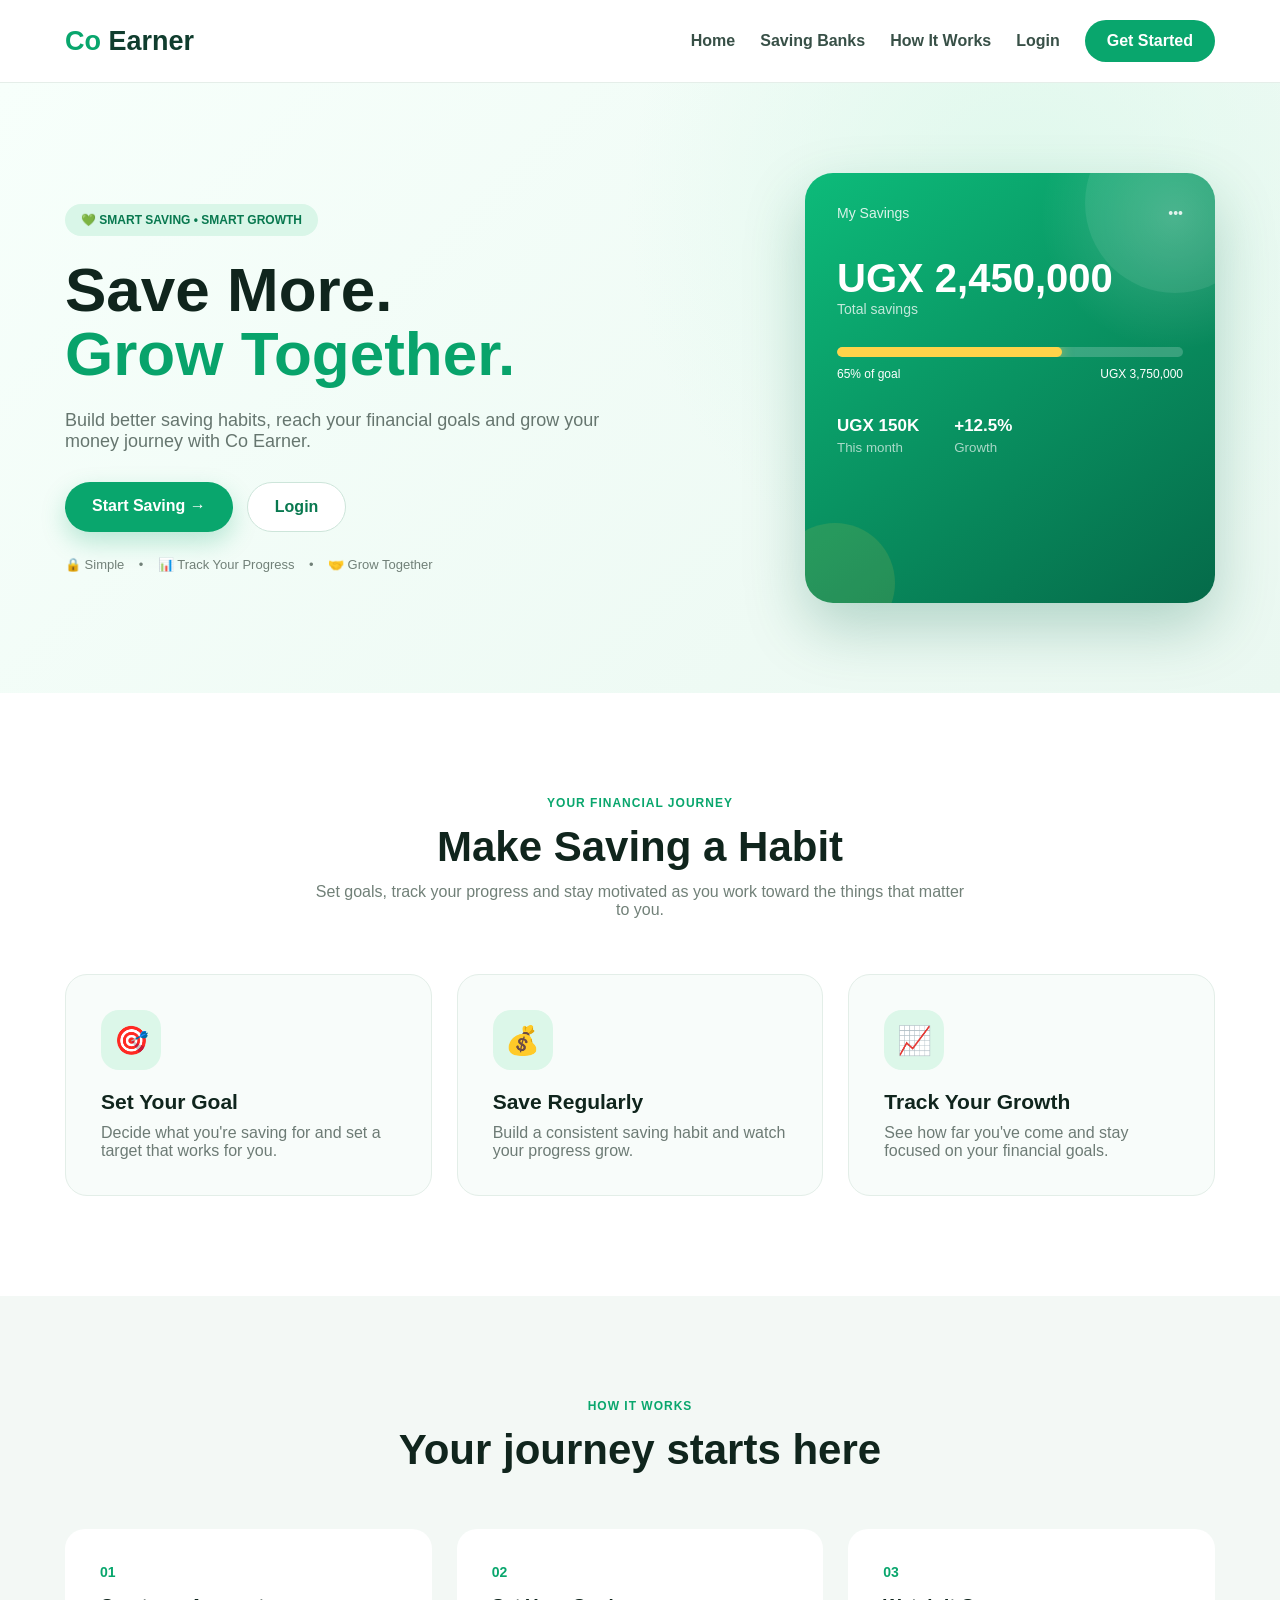
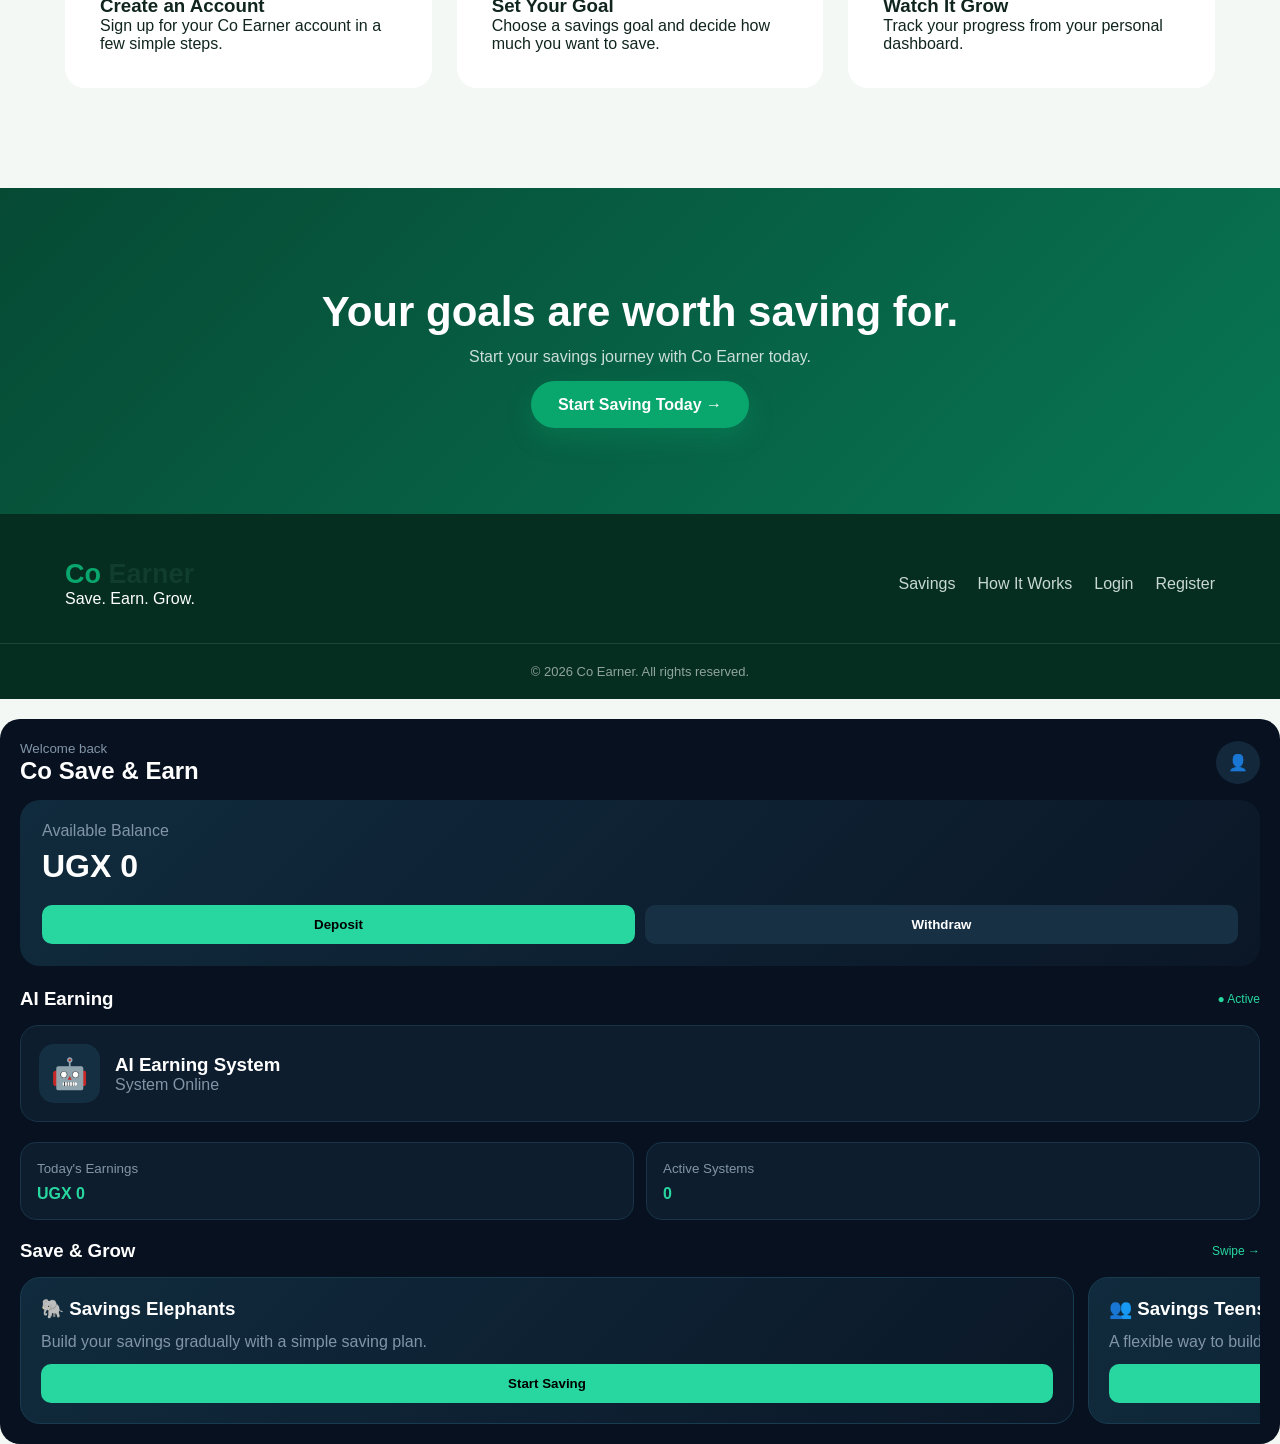
==== index.html @ 57c998d7 "Add smooth scrolling for Home navigation item" ====
<!DOCTYPE html>
<html lang="en">
<head>
  <meta charset="UTF-8">
  <meta name="viewport" content="width=device-width, initial-scale=1.0">

  <title>Co Earner | Save. Earn. Grow.</title>

  <link rel="stylesheet" href="style.css">
</head>

<body>

  <!-- NAVIGATION -->
  <header class="navbar">
    <div class="container nav-content">

      <div class="logo">
        <span>Co</span> Earner
      </div>

      <nav>
        <a href="index.html">Home</a>
        
          <a href="saving-banks.html">Saving Banks</a>
        <a href="#how-it-works">How It Works</a>
        <a href="login.html">Login</a>
        <a href="register.html" class="nav-btn">Get Started</a>
      </nav>

    </div>
  </header>


  <!-- HERO -->
  <section class="hero">

    <div class="container hero-content">

      <div class="hero-text">

        <span class="badge">💚 SMART SAVING • SMART GROWTH</span>

        <h1>
          Save More.<br>
          <span>Grow Together.</span>
        </h1>

        <p>
          Build better saving habits, reach your financial goals
          and grow your money journey with Co Earner.
        </p>

        <div class="hero-buttons">

          <a href="register.html" class="primary-btn">
            Start Saving →
          </a>

          <a href="login.html" class="secondary-btn">
            Login
          </a>

        </div>

        <div class="trust">
          🔒 Simple &nbsp;&nbsp; • &nbsp;&nbsp;
          📊 Track Your Progress &nbsp;&nbsp; • &nbsp;&nbsp;
          🤝 Grow Together
        </div>

      </div>


      <!-- SAVINGS CARD -->

      <div class="savings-preview">

        <div class="card-top">
          <span>My Savings</span>
          <span>•••</span>
        </div>

        <h2>UGX 2,450,000</h2>

        <p class="small-text">Total savings</p>

        <div class="progress-container">

          <div class="progress-bar">
            <div class="progress"></div>
          </div>

          <div class="progress-info">
            <span>65% of goal</span>
            <span>UGX 3,750,000</span>
          </div>

        </div>

        <div class="saving-stats">

          <div>
            <strong>UGX 150K</strong>
            <small>This month</small>
          </div>

          <div>
            <strong>+12.5%</strong>
            <small>Growth</small>
          </div>

        </div>

      </div>

    </div>

  </section>


  <!-- SAVINGS SECTION -->

  <section id="savings" class="savings-section">

    <div class="container">

      <div class="section-heading">

        <span>YOUR FINANCIAL JOURNEY</span>

        <h2>Make Saving a Habit</h2>

        <p>
          Set goals, track your progress and stay motivated
          as you work toward the things that matter to you.
        </p>

      </div>


      <div class="saving-cards">

        <div class="saving-card">

          <div class="saving-icon">🎯</div>

          <h3>Set Your Goal</h3>

          <p>
            Decide what you're saving for and set a target
            that works for you.
          </p>

        </div>


        <div class="saving-card">

          <div class="saving-icon">💰</div>

          <h3>Save Regularly</h3>

          <p>
            Build a consistent saving habit and watch
            your progress grow.
          </p>

        </div>


        <div class="saving-card">

          <div class="saving-icon">📈</div>

          <h3>Track Your Growth</h3>

          <p>
            See how far you've come and stay focused
            on your financial goals.
          </p>

        </div>

      </div>

    </div>

  </section>


  <!-- HOW IT WORKS -->

  <section id="how-it-works" class="how-section">

    <div class="container">

      <div class="section-heading">

        <span>HOW IT WORKS</span>

        <h2>Your journey starts here</h2>

      </div>


      <div class="steps">

        <div class="step">

          <div class="step-number">01</div>

          <h3>Create an Account</h3>

          <p>
            Sign up for your Co Earner account in a few simple steps.
          </p>

        </div>


        <div class="step">

          <div class="step-number">02</div>

          <h3>Set Your Goal</h3>

          <p>
            Choose a savings goal and decide how much you want to save.
          </p>

        </div>


        <div class="step">

          <div class="step-number">03</div>

          <h3>Watch It Grow</h3>

          <p>
            Track your progress from your personal dashboard.
          </p>

        </div>

      </div>

    </div>

  </section>


  <!-- CTA -->

  <section class="cta">

    <div class="container">

      <h2>Your goals are worth saving for.</h2>

      <p>
        Start your savings journey with Co Earner today.
      </p>

      <a href="register.html" class="primary-btn">
        Start Saving Today →
      </a>

    </div>

  </section>


  <!-- FOOTER -->

  <footer>

    <div class="container footer-content">

      <div>
        <div class="logo">
          <span>Co</span> Earner
        </div>

        <p>
          Save. Earn. Grow.
        </p>
      </div>

      <div class="footer-links">

        <a href="#savings">Savings</a>
        <a href="#how-it-works">How It Works</a>
        <a href="login.html">Login</a>
        <a href="register.html">Register</a>

      </div>

    </div>

    <div class="copyright">
      © 2026 Co Earner. All rights reserved.
    </div>

  </footer>

</body>
          </html>
<!-- AI DASHBOARD ADD-ON -->
<section class="ai-dashboard">

  <div class="ai-header">
    <div>
      <small>Welcome back</small>
      <h2>Co Save & Earn</h2>
    </div>
    <div class="ai-profile">👤</div>
  </div>

  <div class="ai-balance">
    <p>Available Balance</p>
    <h1>UGX 0</h1>

    <div class="ai-buttons">
      <button>Deposit</button>
      <button>Withdraw</button>
    </div>
  </div>

  <div class="ai-title">
    <h3>AI Earning</h3>
    <span>● Active</span>
  </div>

  <div class="ai-card">
    <div class="ai-icon">🤖</div>
    <div>
      <h3>AI Earning System</h3>
      <p>System Online</p>
    </div>
  </div>

  <div class="ai-stats">
    <div>
      <small>Today's Earnings</small>
      <strong>UGX 0</strong>
    </div>

    <div>
      <small>Active Systems</small>
      <strong>0</strong>
    </div>
  </div>

  <!-- SWIPE LEFT/RIGHT -->
  <div class="ai-title">
    <h3>Save & Grow</h3>
    <span>Swipe →</span>
  </div>

  <div class="save-slider">

    <div class="save-box">
      <h3>🐘 Savings Elephants</h3>
      <p>Build your savings gradually with a simple saving plan.</p>
      <button>Start Saving</button>
    </div>

    <div class="save-box">
      <h3>👥 Savings Teens</h3>
      <p>A flexible way to build good saving habits.</p>
      <button>Start Saving</button>
    </div>

  </div>

</section>

<style>
.ai-dashboard {
  background:#07111f;
  color:white;
  padding:20px;
  border-radius:20px;
  margin-top:20px;
}

.ai-header,
.ai-title {
  display:flex;
  justify-content:space-between;
  align-items:center;
  margin-bottom:15px;
}

.ai-header small,
.ai-balance p,
.ai-card p,
.ai-stats small {
  color:#8295a8;
}

.ai-profile {
  background:#14283b;
  padding:12px;
  border-radius:50%;
}

.ai-balance {
  background:linear-gradient(135deg,#102b3d,#0b1727);
  padding:22px;
  border-radius:20px;
  margin-bottom:22px;
}

.ai-balance h1 {
  font-size:32px;
  margin:8px 0 20px;
}

.ai-buttons {
  display:flex;
  gap:10px;
}

.ai-buttons button,
.save-box button {
  flex:1;
  padding:12px;
  border:0;
  border-radius:10px;
  background:#28d7a0;
  font-weight:bold;
}

.ai-buttons button:last-child {
  background:#183044;
  color:white;
}

.ai-title span {
  color:#28d7a0;
  font-size:12px;
}

.ai-card {
  display:flex;
  align-items:center;
  gap:15px;
  background:#0d1d2d;
  border:1px solid #183448;
  padding:18px;
  border-radius:18px;
}

.ai-icon {
  font-size:30px;
  background:#142f42;
  padding:12px;
  border-radius:15px;
}

.ai-stats {
  display:grid;
  grid-template-columns:1fr 1fr;
  gap:12px;
  margin:20px 0;
}

.ai-stats div {
  background:#0d1d2d;
  border:1px solid #183448;
  padding:16px;
  border-radius:16px;
}

.ai-stats strong {
  display:block;
  margin-top:8px;
  color:#28d7a0;
}

.save-slider {
  display:flex;
  gap:14px;
  overflow-x:auto;
  scroll-snap-type:x mandatory;
}

.save-slider::-webkit-scrollbar {
  display:none;
}

.save-box {
  min-width:85%;
  scroll-snap-align:start;
  background:linear-gradient(135deg,#102b3d,#0b1727);
  border:1px solid #183b50;
  padding:20px;
  border-radius:20px;
}

.save-box p {
  color:#8295a8;
  line-height:1.5;
  margin:10px 0;
}

.save-box button {
  width:100%;
}
    </style>
<script>
document.querySelectorAll(".ai-buttons button").forEach(button => {
  button.addEventListener("click", function() {
    alert(this.innerText + " section coming soon.");
  });
});

document.querySelectorAll(".save-box button").forEach(button => {
  button.addEventListener("click", function() {
    alert("Saving section coming soon.");
  });
});
</script>
<script>
document.querySelector(".ai-buttons button:first-child").onclick = function() {
  alert("Deposit page coming soon.");
};
</script>
<script>
document.querySelector(".ai-buttons button:last-child").onclick = function() {
  alert("Withdraw page coming soon.");
};
</script>
<script>
document.querySelectorAll(".save-box button").forEach(button => {
  button.onclick = function() {
    alert("Savings plan coming soon.");
  };
});
</script>
<script>
document.querySelectorAll(".save-box").forEach(card => {
  card.addEventListener("click", function() {
    const title = this.querySelector("h3").innerText;

    if (title.includes("Elephants")) {
      alert("Welcome to Savings Elephants 🐘");
    } else if (title.includes("Teens")) {
      alert("Welcome to Savings Teens 👥");
    }
  });
});
</script>
<script>
document.querySelectorAll(".nav-item").forEach(item => {
  item.addEventListener("click", function() {

    document.querySelectorAll(".nav-item").forEach(nav => {
      nav.classList.remove("active");
    });

    this.classList.add("active");

    const page = this.innerText.trim();

    if (page.includes("Home")) {
      alert("Home");
    } else if (page.includes("Savings")) {
      alert("Savings");
    } else if (page.includes("Earn")) {
      alert("Earn");
    } else if (page.includes("Activity")) {
      alert("Activity");
    } else if (page.includes("Profile")) {
      alert("Profile");
    }

  });
});
</script>
<script>
document.querySelectorAll(".nav-item").forEach(item => {
  if (item.innerText.includes("Profile")) {
    item.onclick = function() {
      alert("Profile section coming soon.");
    };
  }
});
</script>
<script>
document.querySelectorAll(".nav-item").forEach(item => {
  if (item.innerText.includes("Savings")) {
    item.onclick = function() {
      document.querySelector(".save-slider").scrollIntoView({
        behavior: "smooth"
      });
    };
  }
});
</script>
<script>
document.querySelectorAll(".nav-item").forEach(item => {
  if (item.innerText.includes("Savings")) {
    item.onclick = function() {
      document.querySelector(".save-slider").scrollIntoView({
        behavior: "smooth"
      });
    };
  }
});
</script>
<script>
document.querySelectorAll(".nav-item").forEach(item => {
  if (item.innerText.includes("Earn")) {
    item.onclick = function() {
      document.querySelector(".ai-card").scrollIntoView({
        behavior: "smooth"
      });
    };
  }
});
</script>
<script>
document.querySelectorAll(".nav-item").forEach(item => {
  if (item.innerText.includes("Activity")) {
    item.onclick = function() {
      alert("No activity yet.");
    };
  }
});
</script>
<script>
document.querySelectorAll(".nav-item").forEach(item => {
  if (item.innerText.includes("Home")) {
    item.onclick = function() {
      window.scrollTo({
        top: 0,
        behavior: "smooth"
      });
    };
  }
});
        </script>
---- style.css ----
* {
  margin: 0;
  padding: 0;
  box-sizing: border-box;
}

body {
  font-family: Arial, sans-serif;
  background: #f4f8f5;
  color: #10251d;
}

.container {
  width: 90%;
  max-width: 1150px;
  margin: auto;
}

/* NAVIGATION */

.navbar {
  background: rgba(255,255,255,0.96);
  padding: 20px 0;
  border-bottom: 1px solid #e5eee9;
}

.nav-content {
  display: flex;
  align-items: center;
  justify-content: space-between;
}

.logo {
  font-size: 27px;
  font-weight: 800;
  color: #103d2e;
}

.logo span {
  color: #09a66d;
}

nav {
  display: flex;
  gap: 25px;
  align-items: center;
}

nav a {
  text-decoration: none;
  color: #385047;
  font-weight: 600;
}

.nav-btn {
  background: #09a66d;
  color: white !important;
  padding: 12px 22px;
  border-radius: 30px;
}


/* HERO */

.hero {
  padding: 90px 0;
  background:
    radial-gradient(circle at 80% 20%, #dff8ec, transparent 35%),
    linear-gradient(135deg, #f7fffb, #eaf8f1);
}

.hero-content {
  display: flex;
  align-items: center;
  gap: 70px;
}

.hero-text {
  flex: 1;
}

.badge {
  display: inline-block;
  padding: 9px 16px;
  border-radius: 30px;
  background: #d9f6e8;
  color: #08784f;
  font-weight: bold;
  font-size: 12px;
  margin-bottom: 22px;
}

.hero h1 {
  font-size: 62px;
  line-height: 1.02;
  margin-bottom: 25px;
}

.hero h1 span {
  color: #08a36b;
}

.hero-text > p {
  font-size: 18px;
  color: #66766f;
  max-width: 550px;
  margin-bottom: 30px;
}

.hero-buttons {
  display: flex;
  gap: 14px;
}

.primary-btn,
.secondary-btn {
  padding: 15px 27px;
  border-radius: 30px;
  text-decoration: none;
  font-weight: bold;
}

.primary-btn {
  background: #09a66d;
  color: white;
  box-shadow: 0 10px 25px rgba(9,166,109,0.25);
}

.secondary-btn {
  background: white;
  color: #08784f;
  border: 1px solid #cde5da;
}

.trust {
  margin-top: 25px;
  font-size: 13px;
  color: #718078;
}


/* BEAUTIFUL SAVINGS CARD */

.savings-preview {
  width: 410px;
  min-height: 430px;
  padding: 32px;
  border-radius: 28px;
  position: relative;
  overflow: hidden;

  background:
    radial-gradient(circle at 90% 10%, rgba(255,255,255,0.2), transparent 25%),
    linear-gradient(145deg, #0dbb7a, #056a49);

  color: white;

  box-shadow:
    0 25px 60px rgba(0,105,70,0.25);
}

.savings-preview::before {
  content: "";
  position: absolute;
  width: 180px;
  height: 180px;
  border-radius: 50%;
  background: rgba(255,255,255,0.08);
  top: -60px;
  right: -50px;
}

.savings-preview::after {
  content: "";
  position: absolute;
  width: 120px;
  height: 120px;
  border-radius: 50%;
  background: rgba(255,211,72,0.12);
  bottom: -40px;
  left: -30px;
}

.card-top {
  display: flex;
  justify-content: space-between;
  font-size: 14px;
  opacity: 0.85;
}

.savings-preview h2 {
  font-size: 40px;
  margin-top: 35px;
}

.small-text {
  opacity: 0.75;
  font-size: 14px;
}

.progress-container {
  margin-top: 30px;
}

.progress-bar {
  height: 10px;
  background: rgba(255,255,255,0.2);
  border-radius: 20px;
  overflow: hidden;
}

.progress {
  width: 65%;
  height: 100%;
  background: #ffd34a;
  border-radius: 20px;
  box-shadow: 0 0 12px rgba(255,211,74,0.6);
}

.progress-info {
  display: flex;
  justify-content: space-between;
  margin-top: 10px;
  font-size: 12px;
}

.saving-stats {
  display: flex;
  gap: 35px;
  margin-top: 35px;
}

.saving-stats div {
  display: flex;
  flex-direction: column;
}

.saving-stats strong {
  font-size: 17px;
}

.saving-stats small {
  opacity: 0.65;
  margin-top: 4px;
}


/* SAVINGS SECTION */

.savings-section {
  padding: 100px 0;
  background: white;
}

.section-heading {
  text-align: center;
  max-width: 650px;
  margin: 0 auto 55px;
}

.section-heading span {
  color: #09a66d;
  font-weight: bold;
  font-size: 12px;
  letter-spacing: 1px;
}

.section-heading h2 {
  font-size: 42px;
  margin: 12px 0;
}

.section-heading p {
  color: #718078;
}


/* SAVING CARDS */

.saving-cards {
  display: grid;
  grid-template-columns: repeat(3,1fr);
  gap: 25px;
}

.saving-card {
  padding: 35px;
  border-radius: 22px;
  background: #f8fcfa;
  border: 1px solid #e3eee8;
  transition: 0.3s;
}

.saving-card:hover {
  transform: translateY(-8px);
  box-shadow: 0 20px 40px rgba(0,0,0,0.08);
}

.saving-icon {
  width: 60px;
  height: 60px;
  display: flex;
  align-items: center;
  justify-content: center;
  border-radius: 18px;
  background: #dcf7e9;
  font-size: 28px;
  margin-bottom: 20px;
}

.saving-card h3 {
  font-size: 21px;
  margin-bottom: 10px;
}

.saving-card p {
  color: #6d7b75;
}


/* HOW IT WORKS */

.how-section {
  padding: 100px 0;
  background: #f3f8f5;
}

.steps {
  display: grid;
  grid-template-columns: repeat(3,1fr);
  gap: 25px;
}

.step {
  background: white;
  padding: 35px;
  border-radius: 20px;
}

.step-number {
  color: #09a66d;
  font-size: 14px;
  font-weight: bold;
  margin-bottom: 15px;
}


/* CTA */

.cta {
  padding: 100px 20px;
  text-align: center;
  background: linear-gradient(135deg,#064a34,#087653);
  color: white;
}

.cta h2 {
  font-size: 42px;
  margin-bottom: 12px;
}

.cta p {
  opacity: 0.8;
  margin-bottom: 30px;
}


/* FOOTER */

footer {
  background: #052e21;
  color: white;
  padding: 45px 0 20px;
}

.footer-content {
  display: flex;
  justify-content: space-between;
  align-items: center;
}

.footer-links {
  display: flex;
  gap: 22px;
}

.footer-links a {
  color: #c9d8d2;
  text-decoration: none;
}

.copyright {
  text-align: center;
  margin-top: 35px;
  padding-top: 20px;
  border-top: 1px solid rgba(255,255,255,0.1);
  color: #91a49c;
  font-size: 13px;
}


/* MOBILE */

@media (max-width: 800px) {

  nav {
    display: none;
  }

  .hero-content {
    flex-direction: column;
  }

  .hero h1 {
    font-size: 44px;
  }

  .savings-preview {
    width: 100%;
  }

  .saving-cards,
  .steps {
    grid-template-columns: 1fr;
  }

  .footer-content {
    flex-direction: column;
    gap: 25px;
  }

  .footer-links {
    flex-wrap: wrap;
    justify-content: center;
    margin-top: 20px;
  }
    }
/* ================================
PREMIUM REGISTER PAGE
================================ */

.back-home {
text-decoration: none;
color: #08784f;
font-weight: 700;
padding: 10px 18px;
border: 1px solid #cde5da;
border-radius: 25px;
background: white;
}

/* REGISTER BACKGROUND */

.auth-page {
min-height: calc(100vh - 81px);
padding: 70px 20px;
display: flex;
align-items: center;

background:
radial-gradient(circle at 15% 20%, #dff8ec, transparent 30%),
radial-gradient(circle at 90% 80%, #fff2c7, transparent 25%),
linear-gradient(135deg, #f7fffb, #eef8f3);
}

/* MAIN REGISTER LAYOUT */

.auth-container {
width: 100%;
max-width: 1100px;
margin: auto;

display: grid;
grid-template-columns: 1fr 460px;
gap: 70px;
align-items: center;
}

/* LEFT CONTENT */

.auth-intro h1 {
font-size: 52px;
line-height: 1.05;
margin: 20px 0;
max-width: 600px;
}

.auth-intro h1 span {
display: block;
color: #09a66d;
}

.auth-intro > p {
max-width: 540px;
color: #66766f;
font-size: 17px;
line-height: 1.7;
}

/* BENEFITS */

.register-benefits {
margin-top: 35px;
display: flex;
flex-direction: column;
gap: 18px;
}

.benefit {
display: flex;
align-items: center;
gap: 15px;
}

.benefit-icon {
width: 48px;
height: 48px;

display: flex;
align-items: center;
justify-content: center;

background: white;
border-radius: 15px;

box-shadow: 0 8px 20px rgba(0,0,0,0.06);

font-size: 22px;
}

.benefit strong {
display: block;
color: #16372b;
margin-bottom: 4px;
}

.benefit small {
color: #7a8982;
}

/* REGISTER CARD */

.auth-card {
background: rgba(255,255,255,0.97);

padding: 42px;

border-radius: 28px;

border: 1px solid #e1eee8;

box-shadow:
0 25px 70px rgba(12,75,52,0.13);
}

/* FORM HEADING */

.auth-heading {
text-align: center;
margin-bottom: 30px;
}

.auth-icon {
width: 58px;
height: 58px;

margin: 0 auto 15px;

display: flex;
align-items: center;
justify-content: center;

border-radius: 18px;

background: #dcf7e9;

font-size: 25px;
}

.auth-heading h2 {
font-size: 28px;
margin-bottom: 8px;
color: #10251d;
}

.auth-heading p {
color: #7a8982;
}

/* INPUTS */

.input-group {
margin-bottom: 18px;
}

.input-group label {
display: block;
margin-bottom: 8px;

font-size: 14px;
font-weight: 700;

color: #29483c;
}

.input-group input {
width: 100%;

padding: 15px 16px;

border: 1px solid #d9e8e1;

border-radius: 13px;

outline: none;

font-size: 15px;

background: #fbfdfc;

transition: 0.25s;
}

.input-group input:focus {
border-color: #09a66d;

box-shadow:
0 0 0 4px rgba(9,166,109,0.10);

background: white;
}

.input-group input::placeholder {
color: #a2aea8;
}

/* REGISTER BUTTON */

.auth-button {
width: 100%;

margin-top: 8px;

padding: 16px;

border: none;

border-radius: 14px;

background:
linear-gradient(135deg, #0dbb7a, #087653);

color: white;

font-size: 16px;

font-weight: 800;

cursor: pointer;

box-shadow:
0 12px 25px rgba(9,166,109,0.25);

transition: 0.25s;
}

.auth-button:hover {
transform: translateY(-2px);

box-shadow:
0 16px 30px rgba(9,166,109,0.32);
}

/* LOGIN LINK */

.auth-footer {
text-align: center;

margin-top: 22px;

color: #788780;

font-size: 14px;
}

.auth-footer a {
color: #08a36b;

font-weight: 800;

text-decoration: none;
}

/* BOTTOM FOOTER */

.auth-footer-bottom {
text-align: center;

padding: 22px;

background: #052e21;

color: #91a49c;

font-size: 13px;
}

/* MOBILE */

@media (max-width: 850px) {

.auth-container {
grid-template-columns: 1fr;
gap: 40px;
}

.auth-intro {
text-align: center;
}

.auth-intro h1 {
font-size: 42px;
margin-left: auto;
margin-right: auto;
}

.auth-intro > p {
margin-left: auto;
margin-right: auto;
}

.register-benefits {
text-align: left;
max-width: 400px;
margin-left: auto;
margin-right: auto;
}

}

@media (max-width: 500px) {

.auth-page {
padding: 40px 15px;
}

.auth-card {
padding: 28px 20px;
border-radius: 22px;
}

.auth-intro h1 {
font-size: 36px;
}

.auth-heading h2 {
font-size: 24px;
}

.back-home {
padding: 8px 12px;
font-size: 13px;
}

  }
/* =========================================
CO EARNER — PREMIUM LOGIN UPGRADE
========================================= */

.login-options {
display: flex;
align-items: center;
justify-content: space-between;
margin: 2px 0 22px;
font-size: 13px;
}

.remember {
display: flex;
align-items: center;
gap: 8px;
color: #66766f;
cursor: pointer;
}

.remember input {
width: 16px;
height: 16px;
accent-color: #09a66d;
cursor: pointer;
}

.forgot {
color: #08a36b;
text-decoration: none;
font-weight: 700;
}

.forgot:hover {
text-decoration: underline;
}

/* PREMIUM LOGIN CARD */

.auth-card {
position: relative;
overflow: hidden;
backdrop-filter: blur(12px);
-webkit-backdrop-filter: blur(12px);
}

/* Decorative glow */

.auth-card::before {
content: "";
position: absolute;
width: 150px;
height: 150px;
border-radius: 50%;
background: rgba(9,166,109,0.07);
top: -75px;
right: -55px;
}

.auth-card::after {
content: "";
position: absolute;
width: 100px;
height: 100px;
border-radius: 50%;
background: rgba(255,211,74,0.07);
bottom: -45px;
left: -35px;
}

/* Keep content above decorations */

.auth-card > * {
position: relative;
z-index: 1;
}

/* LOGIN ICON */

.auth-icon {
position: relative;
box-shadow:
0 10px 25px rgba(9,166,109,0.12);
}

/* INPUT IMPROVEMENT */

.input-group {
position: relative;
}

.input-group input {
min-height: 52px;
transition:
border-color 0.25s,
box-shadow 0.25s,
transform 0.2s;
}

.input-group input:hover {
border-color: #b9dacc;
}

.input-group input:focus {
transform: translateY(-1px);
}

/* LOGIN BUTTON */

.auth-button {
position: relative;
overflow: hidden;
letter-spacing: 0.2px;
}

.auth-button::before {
content: "";
position: absolute;
top: 0;
left: -100%;
width: 70%;
height: 100%;

background: linear-gradient(
90deg,
transparent,
rgba(255,255,255,0.22),
transparent
);

transition: 0.5s;
}

.auth-button:hover::before {
left: 130%;
}

.auth-button:active {
transform: scale(0.98);
}

/* BRAND STATEMENT */

.auth-intro {
position: relative;
}

.auth-intro::after {
content: "SAVE • EARN • GROW";

display: block;

margin-top: 35px;

font-size: 11px;
font-weight: 800;
letter-spacing: 3px;

color: #8a9a93;
}

/* LOGIN MOBILE */

@media (max-width: 500px) {

.login-options {
font-size: 12px;
}

.forgot {
font-size: 12px;
}

.auth-card {
box-shadow:
0 18px 45px rgba(12,75,52,0.12);
}

  }
/* =========================================
CO EARNER PREMIUM DASHBOARD
========================================= */

.dashboard-nav {
background: rgba(255,255,255,0.97);
border-bottom: 1px solid #e4eee9;
padding: 17px 0;
position: sticky;
top: 0;
z-index: 100;
backdrop-filter: blur(12px);
}

.dashboard-container {
width: 90%;
max-width: 1180px;
margin: auto;
}

.dashboard-nav .dashboard-container {
display: flex;
align-items: center;
justify-content: space-between;
}

.dashboard-user {
display: flex;
align-items: center;
gap: 18px;
}

.notification {
position: relative;
font-size: 21px;
cursor: pointer;
}

.notification-dot {
position: absolute;
width: 7px;
height: 7px;
background: #ffb52e;
border-radius: 50%;
top: 1px;
right: -1px;
border: 2px solid white;
}

.user-avatar {
width: 42px;
height: 42px;
border-radius: 50%;
background: linear-gradient(135deg,#0dbb7a,#056a49);
color: white;
display: flex;
align-items: center;
justify-content: center;
font-weight: 800;
font-size: 13px;
box-shadow: 0 7px 18px rgba(9,166,109,0.2);
}

/* MAIN */

.dashboard-main {
min-height: 100vh;
padding: 55px 0 80px;

background:
radial-gradient(circle at 90% 5%, #e1f8ec, transparent 25%),
#f4f8f5;
}

/* WELCOME */

.dashboard-welcome {
display: flex;
justify-content: space-between;
align-items: end;
margin-bottom: 30px;
}

.dashboard-label,
.panel-label {
color: #09a66d;
font-size: 11px;
font-weight: 800;
letter-spacing: 1.5px;
}

.dashboard-welcome h1 {
font-size: 38px;
margin: 9px 0;
color: #10251d;
}

.dashboard-welcome p {
color: #718078;
}

.dashboard-primary-btn {
text-decoration: none;
color: white;
background: linear-gradient(135deg,#0dbb7a,#087653);
padding: 14px 22px;
border-radius: 13px;
font-weight: 800;
box-shadow: 0 10px 25px rgba(9,166,109,0.22);
}

/* BALANCE CARDS */

.balance-grid {
display: grid;
grid-template-columns: 2fr 1fr 1fr;
gap: 18px;
margin-bottom: 22px;
}

.balance-card {
background: white;
border: 1px solid #e2eee8;
border-radius: 22px;
padding: 25px;
box-shadow: 0 10px 30px rgba(17,67,48,0.05);
}

.main-balance {
background: linear-gradient(135deg,#0cae72,#056b49);
color: white;
border: none;
}

.balance-top {
display: flex;
justify-content: space-between;
align-items: center;
color: #64776f;
font-size: 13px;
font-weight: 700;
}

.main-balance .balance-top {
color: rgba(255,255,255,0.8);
}

.balance-card h2 {
font-size: 34px;
margin: 22px 0 5px;
}

.balance-card h3 {
font-size: 25px;
margin: 25px 0 5px;
}

.balance-card p {
color: #84918c;
font-size: 13px;
}

.main-balance p {
color: rgba(255,255,255,0.7);
}

.balance-growth {
display: inline-block;
margin-top: 18px;
padding: 7px 11px;
border-radius: 20px;
background: rgba(255,255,255,0.13);
font-size: 12px;
font-weight: 700;
}

/* MONEY ACTIONS */

.money-actions {
display: grid;
grid-template-columns: 1fr 1fr;
gap: 18px;
margin-bottom: 22px;
}

.money-action {
display: flex;
align-items: center;
gap: 17px;
padding: 21px;
background: white;
border-radius: 20px;
border: 1px solid #e2eee8;
text-decoration: none;
color: #10251d;
transition: 0.25s;
box-shadow: 0 8px 25px rgba(17,67,48,0.04);
}

.money-action:hover {
transform: translateY(-3px);
box-shadow: 0 15px 35px rgba(17,67,48,0.09);
}

.money-icon {
width: 52px;
height: 52px;
display: flex;
align-items: center;
justify-content: center;
border-radius: 16px;
background: #dcf7e9;
font-size: 24px;
}

.money-action strong {
display: block;
font-size: 16px;
}

.money-action small {
display: block;
margin-top: 4px;
color: #7a8982;
}

.money-action > span:last-child {
margin-left: auto;
font-size: 21px;
color: #09a66d;
}

/* PANELS */

.dashboard-grid {
display: grid;
grid-template-columns: 1.35fr 1fr;
gap: 20px;
margin-bottom: 22px;
}

.dashboard-panel {
background: white;
border: 1px solid #e2eee8;
border-radius: 22px;
padding: 28px;
margin-bottom: 22px;
box-shadow: 0 10px 30px rgba(17,67,48,0.045);
}

.dashboard-grid .dashboard-panel {
margin-bottom: 0;
}

.panel-heading {
display: flex;
justify-content: space-between;
align-items: flex-start;
gap: 15px;
}

.panel-heading h2 {
font-size: 21px;
margin-top: 7px;
}

.goal-status {
padding: 7px 11px;
background: #e1f8ec;
color: #078050;
border-radius: 20px;
font-size: 11px;
font-weight: 800;
}

/* GOAL */

.goal-amount {
display: flex;
align-items: baseline;
gap: 8px;
margin-top: 28px;
}

.goal-amount strong {
font-size: 27px;
}

.goal-amount span {
color: #87948e;
font-size: 13px;
}

.dashboard-progress {
height: 11px;
margin-top: 17px;
border-radius: 20px;
overflow: hidden;
background: #e8f0ec;
}

.dashboard-progress-fill {
width: 65%;
height: 100%;
background: linear-gradient(90deg,#0dbb7a,#ffd34a);
border-radius: 20px;
}

.goal-progress-info {
display: flex;
justify-content: space-between;
margin-top: 10px;
color: #7c8984;
font-size: 12px;
}

.goal-actions {
display: flex;
align-items: center;
gap: 18px;
margin-top: 25px;
}

.goal-btn {
background: #09a66d;
color: white;
text-decoration: none;
padding: 11px 17px;
border-radius: 10px;
font-weight: 700;
font-size: 13px;
}

.goal-link,
.view-all {
color: #08a36b;
text-decoration: none;
font-size: 13px;
font-weight: 700;
}

/* QUICK ACTIONS */

.quick-actions {
margin-top: 20px;
}

.quick-action {
display: flex;
align-items: center;
gap: 13px;
padding: 13px 0;
text-decoration: none;
color: #172f26;
border-bottom: 1px solid #edf2ef;
}

.quick-action:last-child {
border-bottom: none;
}

.quick-icon {
width: 40px;
height: 40px;
border-radius: 12px;
background: #eef8f3;
display: flex;
align-items: center;
justify-content: center;
}

.quick-action small {
display: block;
color: #8a9691;
margin-top: 3px;
}

.quick-action b {
margin-left: auto;
color: #09a66d;
}

/* TRANSACTIONS */

.activity-list {
margin-top: 18px;
}

.activity-item {
display: grid;
grid-template-columns: 45px 1fr auto auto;
gap: 13px;
align-items: center;
padding: 17px 0;
border-bottom: 1px solid #edf2ef;
}

.activity-item:last-child {
border-bottom: none;
}

.activity-icon {
width: 42px;
height: 42px;
border-radius: 13px;
background: #eef8f3;
display: flex;
align-items: center;
justify-content: center;
}

.activity-info strong {
display: block;
font-size: 14px;
}

.activity-info small {
display: block;
color: #89958f;
margin-top: 4px;
font-size: 11px;
}

.activity-amount {
font-size: 13px;
color: #078050;
}

.withdrawal-amount {
color: #d06b55;
}

.transaction-status {
font-size: 10px;
font-weight: 800;
padding: 6px 9px;
border-radius: 20px;
}

.pending {
color: #9b7100;
background: #fff4c9;
}

.confirmed,
.paid {
color: #08784f;
background: #dcf7e9;
}

/* NOTIFICATIONS */

.notification-list {
margin-top: 15px;
}

.dashboard-notification {
display: flex;
align-items: center;
gap: 13px;
padding: 14px;
background: #f7fbf9;
border-radius: 13px;
margin-bottom: 10px;
}

.dashboard-notification span {
font-size: 19px;
}

.dashboard-notification p {
font-size: 13px;
color: #53645c;
}

/* ACCOUNT */

.account-section {
display: flex;
gap: 12px;
flex-wrap: wrap;
margin-top: 5px;
}

.account-link {
padding: 12px 16px;
background: white;
border: 1px solid #e2eee8;
border-radius: 12px;
color: #4d6259;
text-decoration: none;
font-size: 13px;
font-weight: 700;
}

.account-link:hover {
border-color: #9dd7bd;
color: #078050;
}

.account-link.logout {
color: #b45e4d;
}

/* FOOTER */

.dashboard-footer {
background: #052e21;
color: #91a49c;
text-align: center;
padding: 25px 15px;
font-size: 13px;
}

/* MOBILE */

@media (max-width: 850px) {

.dashboard-welcome {
flex-direction: column;
align-items: flex-start;
gap: 20px;
}

.balance-grid {
grid-template-columns: 1fr;
}

.dashboard-grid {
grid-template-columns: 1fr;
}

.money-actions {
grid-template-columns: 1fr;
}

.dashboard-welcome h1 {
font-size: 31px;
}

}

@media (max-width: 600px) {

.dashboard-main {
padding-top: 35px;
}

.dashboard-container {
width: 92%;
}

.balance-card,
.dashboard-panel {
padding: 21px;
border-radius: 18px;
}

.balance-card h2 {
font-size: 29px;
}

.activity-item {
grid-template-columns: 40px 1fr;
}

.activity-amount,
.transaction-status {
grid-column: 2;
}

.account-section {
display: grid;
grid-template-columns: 1fr 1fr;
}

.account-link {
text-align: center;
}

  }
/* ================================
   DEPOSIT PAGE
================================ */

.back-dashboard {
  color: #166534;
  font-weight: 700;
  text-decoration: none;
}

.money-page-header {
  margin: 45px 0 30px;
}

.money-page-header h1 {
  font-size: 38px;
  margin: 8px 0;
  color: #123524;
}

.money-page-header p {
  color: #6b7280;
  max-width: 600px;
  line-height: 1.7;
}

.deposit-layout {
  display: grid;
  grid-template-columns: 1fr 1fr;
  gap: 25px;
  margin-bottom: 25px;
}

.payment-panel {
  min-height: 100%;
}

.secure-badge {
  background: #ecfdf3;
  color: #15803d;
  padding: 8px 13px;
  border-radius: 30px;
  font-size: 12px;
  font-weight: 700;
}

.paycode-box {
  text-align: center;
  background: linear-gradient(135deg, #064e3b, #166534);
  color: white;
  padding: 30px 20px;
  border-radius: 18px;
  margin: 25px 0;
  box-shadow: 0 15px 35px rgba(22, 101, 52, 0.18);
}

.paycode-label {
  display: block;
  font-size: 11px;
  letter-spacing: 2px;
  opacity: 0.8;
  margin-bottom: 10px;
}

.paycode-box strong {
  display: block;
  font-size: 34px;
  letter-spacing: 4px;
  margin-bottom: 8px;
}

.paycode-box p {
  margin: 0;
  font-size: 13px;
  opacity: 0.85;
}

.payment-instructions {
  margin-top: 25px;
}

.payment-instructions h3 {
  color: #123524;
  margin-bottom: 18px;
}

.instruction {
  display: flex;
  align-items: flex-start;
  gap: 14px;
  margin-bottom: 16px;
}

.instruction span {
  min-width: 32px;
  height: 32px;
  display: flex;
  align-items: center;
  justify-content: center;
  background: #ecfdf3;
  color: #15803d;
  border-radius: 50%;
  font-size: 11px;
  font-weight: 800;
}

.instruction p {
  margin: 5px 0 0;
  color: #6b7280;
  font-size: 14px;
  line-height: 1.5;
}

.money-form {
  margin-top: 25px;
}

.money-form .input-group {
  margin-bottom: 20px;
}

.money-form label {
  display: block;
  margin-bottom: 8px;
  color: #26382d;
  font-size: 14px;
  font-weight: 700;
}

.money-form input,
.money-form select {
  width: 100%;
  box-sizing: border-box;
  padding: 14px 15px;
  border: 1px solid #d9e3dc;
  border-radius: 10px;
  background: #fff;
  font-size: 14px;
  outline: none;
}

.money-form input:focus,
.money-form select:focus {
  border-color: #16a34a;
  box-shadow: 0 0 0 3px rgba(22, 163, 74, 0.08);
}

.money-form small {
  display: block;
  margin-top: 7px;
  color: #8a968d;
  font-size: 12px;
}

.money-input {
  display: flex;
  align-items: center;
  border: 1px solid #d9e3dc;
  border-radius: 10px;
  overflow: hidden;
  background: white;
}

.money-input span {
  padding: 14px;
  background: #f3f8f4;
  color: #166534;
  font-weight: 800;
  font-size: 13px;
}

.money-input input {
  border: none !important;
  box-shadow: none !important;
}

.confirmation-check {
  display: flex !important;
  align-items: flex-start;
  gap: 10px;
  margin: 20px 0;
  font-weight: 500 !important;
  color: #68756d !important;
  line-height: 1.5;
}

.confirmation-check input {
  width: auto !important;
  margin-top: 4px;
  accent-color: #15803d;
}

.auth-button {
  width: 100%;
  border: none;
  cursor: pointer;
  padding: 15px 20px;
  border-radius: 10px;
  background: linear-gradient(135deg, #166534, #15803d);
  color: white;
  font-size: 15px;
  font-weight: 800;
  transition: 0.25s ease;
}

.auth-button:hover {
  transform: translateY(-2px);
  box-shadow: 0 10px 25px rgba(22, 101, 52, 0.2);
}

.demo-notice {
  text-align: center;
  margin-top: 15px;
  color: #8a968d;
  font-size: 12px;
  line-height: 1.5;
}

.deposit-status-panel {
  margin-bottom: 25px;
}

.deposit-status {
  display: grid;
  grid-template-columns: repeat(3, 1fr);
  gap: 20px;
  padding-top: 15px;
}

.deposit-status div {
  background: #f7faf8;
  padding: 18px;
  border-radius: 12px;
}

.deposit-status span {
  display: block;
  color: #8a968d;
  font-size: 12px;
  margin-bottom: 7px;
}

.deposit-status strong {
  color: #26382d;
  font-size: 14px;
}

.transaction-status {
  display: inline-block;
  padding: 7px 12px;
  border-radius: 20px;
  font-size: 11px;
  font-weight: 800;
}

.transaction-status.pending {
  background: #fff7ed;
  color: #c2410c;
}

.transaction-status.confirmed {
  background: #ecfdf3;
  color: #15803d;
}

.transaction-status.paid {
  background: #eff6ff;
  color: #2563eb;
}

.money-page-footer {
  display: flex;
  justify-content: space-between;
  align-items: center;
  padding: 25px 0 45px;
  color: #8a968d;
  font-size: 13px;
}

.money-page-footer a {
  color: #166534;
  text-decoration: none;
  font-weight: 700;
}


/* MOBILE */

@media (max-width: 800px) {

  .deposit-layout {
    grid-template-columns: 1fr;
  }

  .money-page-header h1 {
    font-size: 30px;
  }

  .deposit-status {
    grid-template-columns: 1fr;
  }

  .money-page-footer {
    flex-direction: column;
    gap: 15px;
    align-items: flex-start;
  }

  .paycode-box strong {
    font-size: 27px;
  }
  }
/* ================================
   WITHDRAWAL PAGE
================================ */

.withdraw-layout {
  display: grid;
  grid-template-columns: 1fr 1fr;
  gap: 25px;
  margin-bottom: 25px;
}

.withdraw-info-panel {
  height: fit-content;
}

.money-form textarea {
  width: 100%;
  box-sizing: border-box;
  padding: 14px 15px;
  border: 1px solid #d9e3dc;
  border-radius: 10px;
  background: #fff;
  font-family: inherit;
  font-size: 14px;
  resize: vertical;
  outline: none;
}

.money-form textarea:focus {
  border-color: #16a34a;
  box-shadow: 0 0 0 3px rgba(22, 163, 74, 0.08);
}

.withdraw-steps {
  margin-top: 25px;
}

.withdraw-step {
  display: flex;
  gap: 15px;
  padding: 17px 0;
  border-bottom: 1px solid #edf2ee;
}

.withdraw-step:last-child {
  border-bottom: none;
}

.withdraw-step > span {
  min-width: 36px;
  height: 36px;
  display: flex;
  align-items: center;
  justify-content: center;
  border-radius: 50%;
  background: #ecfdf3;
  color: #15803d;
  font-size: 11px;
  font-weight: 800;
}

.withdraw-step strong {
  display: block;
  color: #26382d;
  margin-bottom: 5px;
}

.withdraw-step p {
  margin: 0;
  color: #7a867e;
  font-size: 13px;
  line-height: 1.5;
}

.withdraw-warning {
  margin-top: 20px;
  padding: 17px;
  border-radius: 12px;
  background: #fffaf0;
  border: 1px solid #f5e5bd;
}

.withdraw-warning strong {
  color: #9a6700;
  font-size: 13px;
}

.withdraw-warning p {
  color: #806b3c;
  font-size: 12px;
  line-height: 1.5;
  margin: 6px 0 0;
}

.withdrawal-status-panel {
  margin-bottom: 25px;
}

.withdrawal-status {
  display: grid;
  grid-template-columns: repeat(3, 1fr);
  gap: 20px;
  padding-top: 15px;
}

.withdrawal-status div {
  background: #f7faf8;
  padding: 18px;
  border-radius: 12px;
}

.withdrawal-status span {
  display: block;
  color: #8a968d;
  font-size: 12px;
  margin-bottom: 7px;
}

.withdrawal-status strong {
  color: #26382d;
  font-size: 14px;
}


/* STATUS COLOURS */

.transaction-status.pending {
  background: #fff7ed;
  color: #c2410c;
}

.transaction-status.under-review {
  background: #fff7ed;
  color: #b45309;
}

.transaction-status.approved {
  background: #ecfdf3;
  color: #15803d;
}

.transaction-status.paid {
  background: #eff6ff;
  color: #2563eb;
}

.transaction-status.rejected,
.transaction-status.failed {
  background: #fef2f2;
  color: #dc2626;
}


/* MOBILE */

@media (max-width: 800px) {

  .withdraw-layout {
    grid-template-columns: 1fr;
  }

  .withdrawal-status {
    grid-template-columns: 1fr;
  }

  }
/* =========================================
   SAVING BANKS
   ========================================= */

.saving-banks-hero {
  padding: 90px 20px 70px;
  text-align: center;
  background:
    radial-gradient(circle at top right, rgba(34, 197, 94, 0.14), transparent 35%),
    linear-gradient(135deg, #f5fff8, #ffffff);
}

.saving-banks-hero-content {
  max-width: 850px;
  margin: auto;
}

.saving-banks-hero h1 {
  font-size: clamp(2.3rem, 6vw, 4.5rem);
  line-height: 1.05;
  margin: 18px 0;
  color: #10251a;
}

.saving-banks-hero h1 span {
  color: #159447;
}

.saving-banks-hero p {
  max-width: 650px;
  margin: auto;
  color: #64756a;
  font-size: 1.05rem;
  line-height: 1.7;
}

.section-badge,
.cycle-label {
  display: inline-block;
  font-size: 0.72rem;
  font-weight: 800;
  letter-spacing: 1.5px;
  color: #14843f;
  background: #e7f8ed;
  padding: 9px 15px;
  border-radius: 50px;
}

.saving-cycle {
  max-width: 1200px;
  margin: 0 auto;
  padding: 75px 20px;
}

.cycle-heading {
  margin-bottom: 35px;
}

.cycle-heading h2 {
  font-size: 2.2rem;
  margin: 12px 0 5px;
  color: #10251a;
}

.cycle-heading p {
  color: #718078;
  margin: 0;
}


/* BANK GRID */

.saving-banks-grid {
  display: grid;
  grid-template-columns: repeat(4, 1fr);
  gap: 20px;
}


/* BASE CARD */

.saving-bank-card {
  position: relative;
  overflow: hidden;
  min-height: 390px;
  padding: 28px;
  border-radius: 26px;
  background: #ffffff;
  border: 1px solid #e4eee7;
  box-shadow: 0 12px 35px rgba(19, 68, 38, 0.07);
  transition: transform 0.3s ease, box-shadow 0.3s ease;
}

.saving-bank-card:hover {
  transform: translateY(-8px);
  box-shadow: 0 20px 45px rgba(19, 68, 38, 0.14);
}


/* DIFFERENT CARD TOPS */

.saving-bank-card::before {
  content: "";
  position: absolute;
  top: 0;
  left: 0;
  right: 0;
  height: 6px;
  background: #8bd5a5;
}

.saving-bank-card:nth-child(2)::before {
  background: #45b96d;
}

.saving-bank-card:nth-child(3)::before {
  background: #168c45;
}

.saving-bank-card:nth-child(4)::before {
  background: #0b6631;
}


/* 20-DAY CARDS */

.saving-cycle:nth-of-type(2) .saving-bank-card:nth-child(1) {
  background: linear-gradient(145deg, #ffffff, #f4fff7);
}

.saving-cycle:nth-of-type(2) .saving-bank-card:nth-child(2) {
  background: linear-gradient(145deg, #ffffff, #effbf3);
}

.saving-cycle:nth-of-type(2) .saving-bank-card:nth-child(3) {
  background: linear-gradient(145deg, #f8fffa, #e8f8ed);
}

.saving-cycle:nth-of-type(2) .saving-bank-card:nth-child(4) {
  background: linear-gradient(145deg, #f5fff8, #dff4e7);
}


/* 30-DAY CARDS */

.saving-cycle:nth-of-type(3) .saving-bank-card:nth-child(1) {
  background: linear-gradient(145deg, #ffffff, #f4f9ff);
}

.saving-cycle:nth-of-type(3) .saving-bank-card:nth-child(2) {
  background: linear-gradient(145deg, #ffffff, #f0f7ff);
}

.saving-cycle:nth-of-type(3) .saving-bank-card:nth-child(3) {
  background: linear-gradient(145deg, #f7fffb, #e8f7f0);
}

.saving-cycle:nth-of-type(3) .saving-bank-card:nth-child(4) {
  background: linear-gradient(145deg, #f4fff8, #dff3e7);
}


/* CARD NUMBER */

.bank-number {
  display: block;
  font-size: 0.72rem;
  font-weight: 800;
  color: #8a9a91;
  letter-spacing: 1px;
  margin-bottom: 18px;
}


/* SAVING AMOUNT */

.saving-bank-card h3 {
  font-size: 2.1rem;
  margin: 0;
  color: #10251a;
  letter-spacing: -1px;
}

.bank-duration {
  margin: 7px 0 25px;
  font-size: 0.78rem;
  font-weight: 800;
  letter-spacing: 1.2px;
  color: #168c45;
}


/* DETAILS */

.bank-details {
  display: flex;
  flex-direction: column;
  gap: 12px;
  margin-bottom: 25px;
}

.bank-details > div {
  display: flex;
  justify-content: space-between;
  align-items: center;
  padding-bottom: 11px;
  border-bottom: 1px solid rgba(31, 74, 46, 0.08);
}

.bank-details span {
  color: #718078;
  font-size: 0.82rem;
}

.bank-details strong {
  color: #193323;
  font-size: 0.95rem;
}


/* MATURITY */

.bank-details .maturity {
  border: 0;
  margin-top: 2px;
  padding: 14px;
  border-radius: 14px;
  background: rgba(21, 148, 71, 0.08);
}

.bank-details .maturity span {
  color: #287443;
  font-weight: 700;
}

.bank-details .maturity strong {
  color: #0d7838;
  font-size: 1.05rem;
}


/* BUTTON */

.choose-bank-btn {
  display: block;
  width: 100%;
  text-align: center;
  text-decoration: none;
  padding: 13px 15px;
  border-radius: 13px;
  background: #148c43;
  color: #ffffff;
  font-weight: 800;
  font-size: 0.9rem;
  transition: all 0.25s ease;
}

.choose-bank-btn:hover {
  background: #0b6c31;
  transform: translateY(-2px);
}


/* POPULAR BANK */

.featured-bank {
  border: 2px solid #48b96d;
  transform: translateY(-8px);
}

.featured-bank:hover {
  transform: translateY(-14px);
}

.popular-tag {
  position: absolute;
  top: 20px;
  right: 20px;
  padding: 6px 10px;
  border-radius: 30px;
  background: #d9f5e2;
  color: #117238;
  font-size: 0.65rem;
  font-weight: 900;
  letter-spacing: 0.8px;
}


/* INFO SECTION */

.saving-banks-note {
  max-width: 1000px;
  margin: 20px auto 80px;
  padding: 55px 35px;
  text-align: center;
  border-radius: 30px;
  background: linear-gradient(135deg, #0f5f30, #159447);
  color: white;
  box-shadow: 0 20px 50px rgba(13, 101, 49, 0.18);
}

.saving-banks-note .section-badge {
  background: rgba(255,255,255,0.14);
  color: white;
}

.saving-banks-note h2 {
  margin: 18px 0 10px;
  font-size: 2rem;
}

.saving-banks-note p {
  max-width: 650px;
  margin: auto;
  line-height: 1.7;
  color: rgba(255,255,255,0.82);
}


/* MOBILE */

@media (max-width: 1000px) {
  .saving-banks-grid {
    grid-template-columns: repeat(2, 1fr);
  }
}

@media (max-width: 600px) {
  .saving-banks-hero {
    padding: 65px 18px 50px;
  }

  .saving-banks-hero h1 {
    font-size: 2.35rem;
  }

  .saving-cycle {
    padding: 50px 16px;
  }

  .saving-banks-grid {
    grid-template-columns: 1fr;
  }

  .saving-bank-card {
    min-height: auto;
  }

  .featured-bank {
    transform: none;
  }

  .featured-bank:hover {
    transform: translateY(-8px);
  }

  .saving-banks-note {
    margin: 10px 16px 50px;
    padding: 40px 22px;
  }
  }
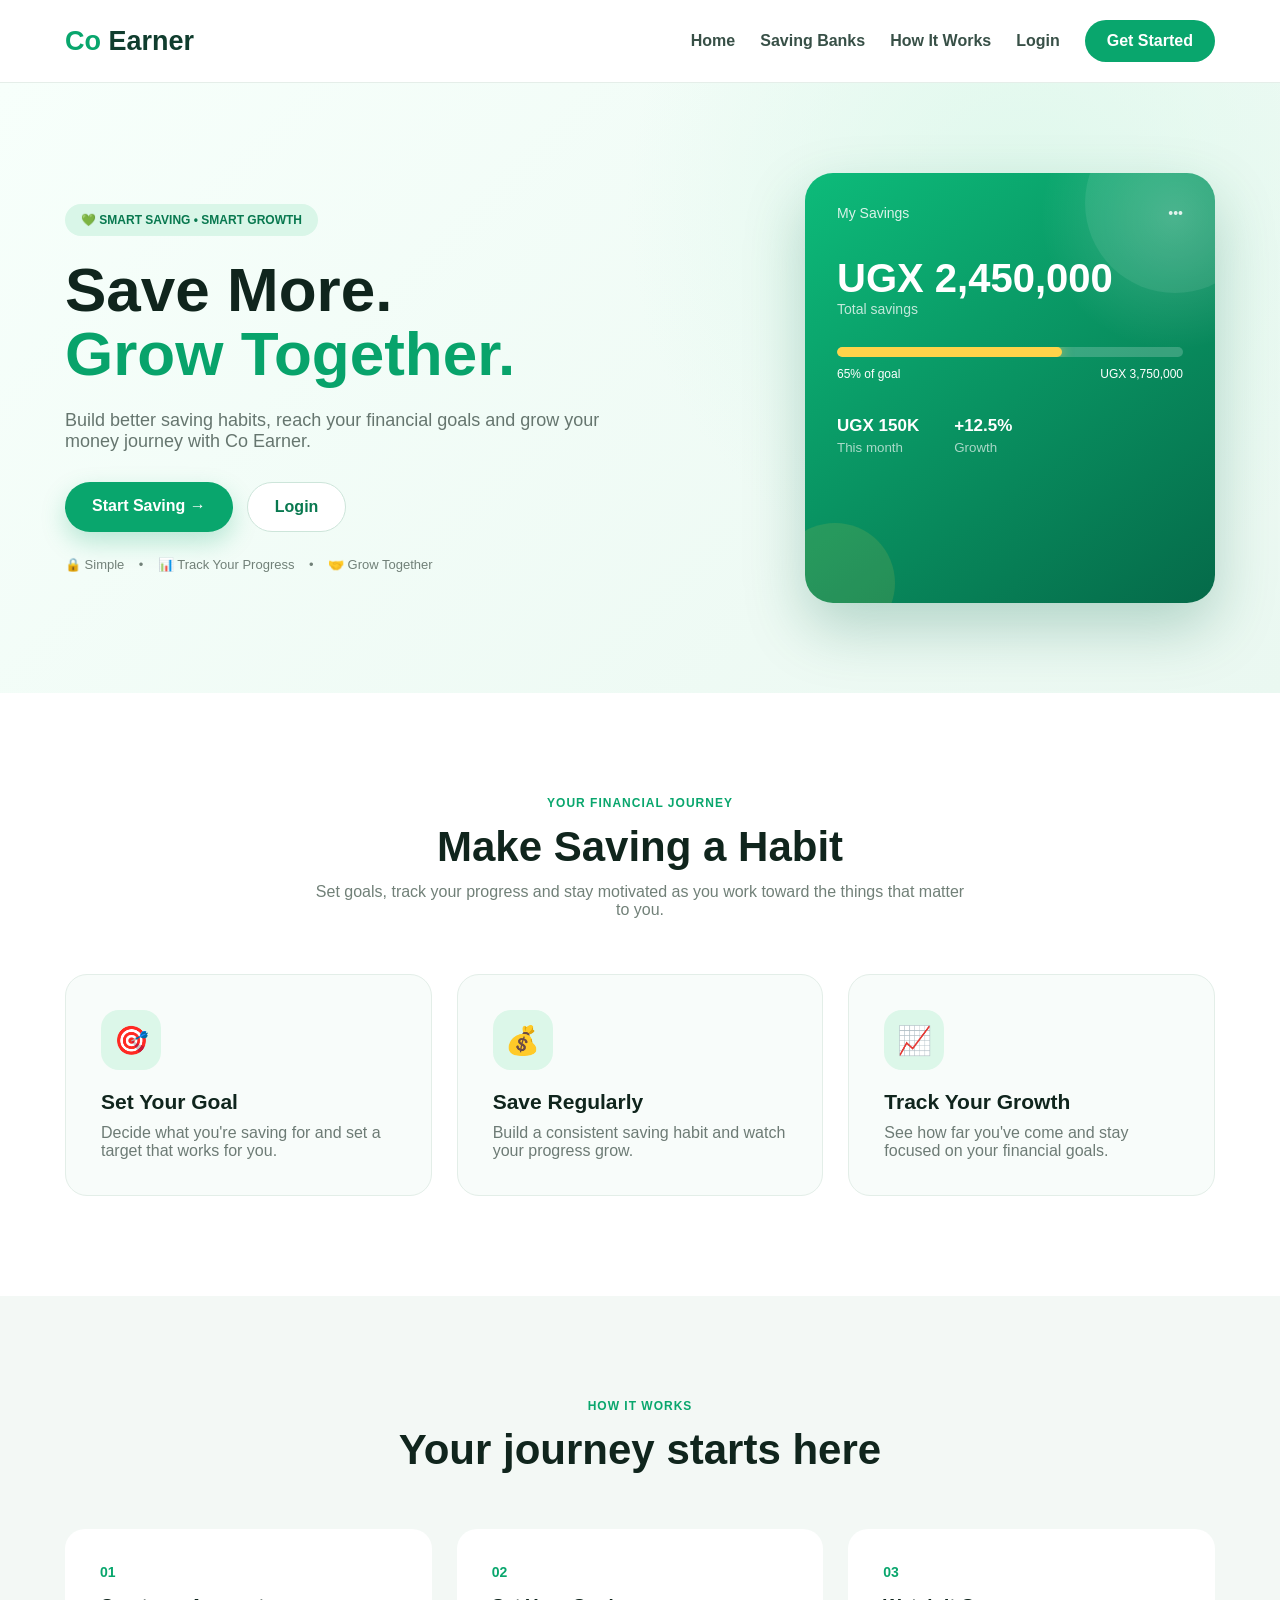
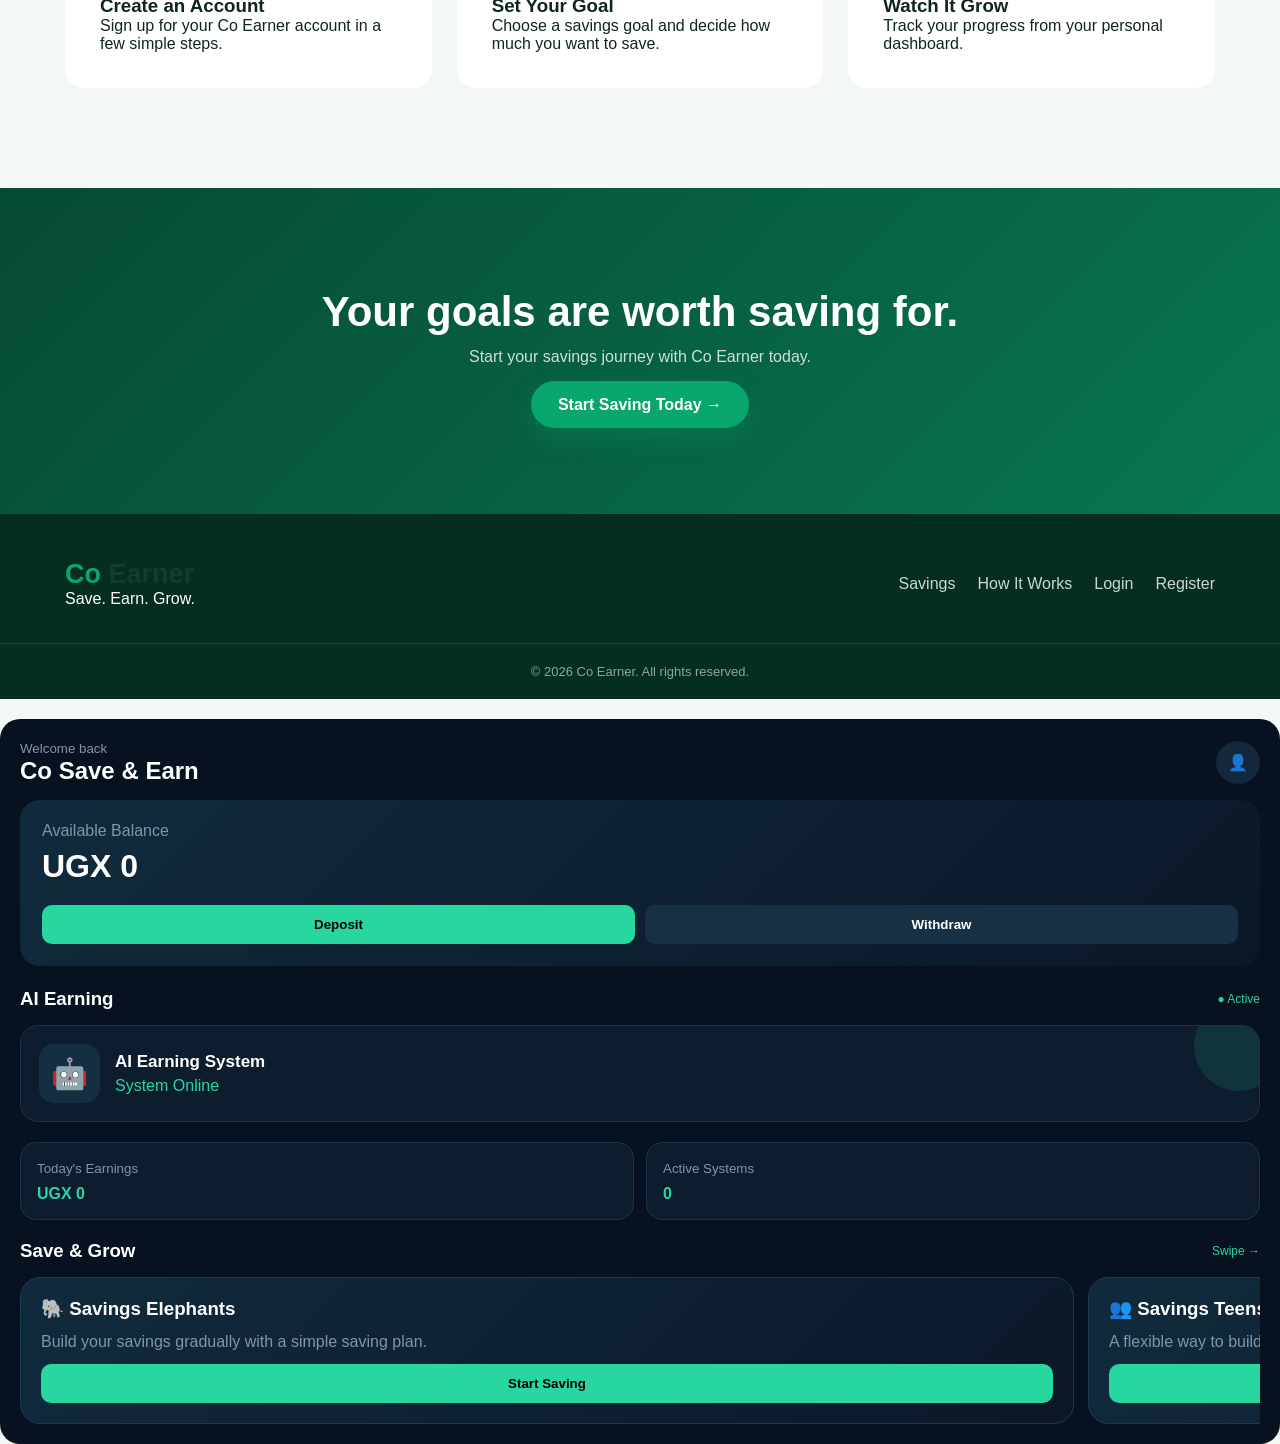
==== commit 7829712e: "Add styles for ai-card component" ====
--- a/index.html
+++ b/index.html
@@ -644,3 +644,29 @@
   }
 });
         </script>
+<style>
+.ai-card {
+  position: relative;
+  overflow: hidden;
+}
+
+.ai-card::after {
+  content: "";
+  position: absolute;
+  width: 90px;
+  height: 90px;
+  right: -25px;
+  top: -25px;
+  border-radius: 50%;
+  background: rgba(40, 215, 160, 0.12);
+}
+
+.ai-card h3 {
+  font-size: 17px;
+}
+
+.ai-card p {
+  margin-top: 5px;
+  color: #28d7a0;
+}
+</style>
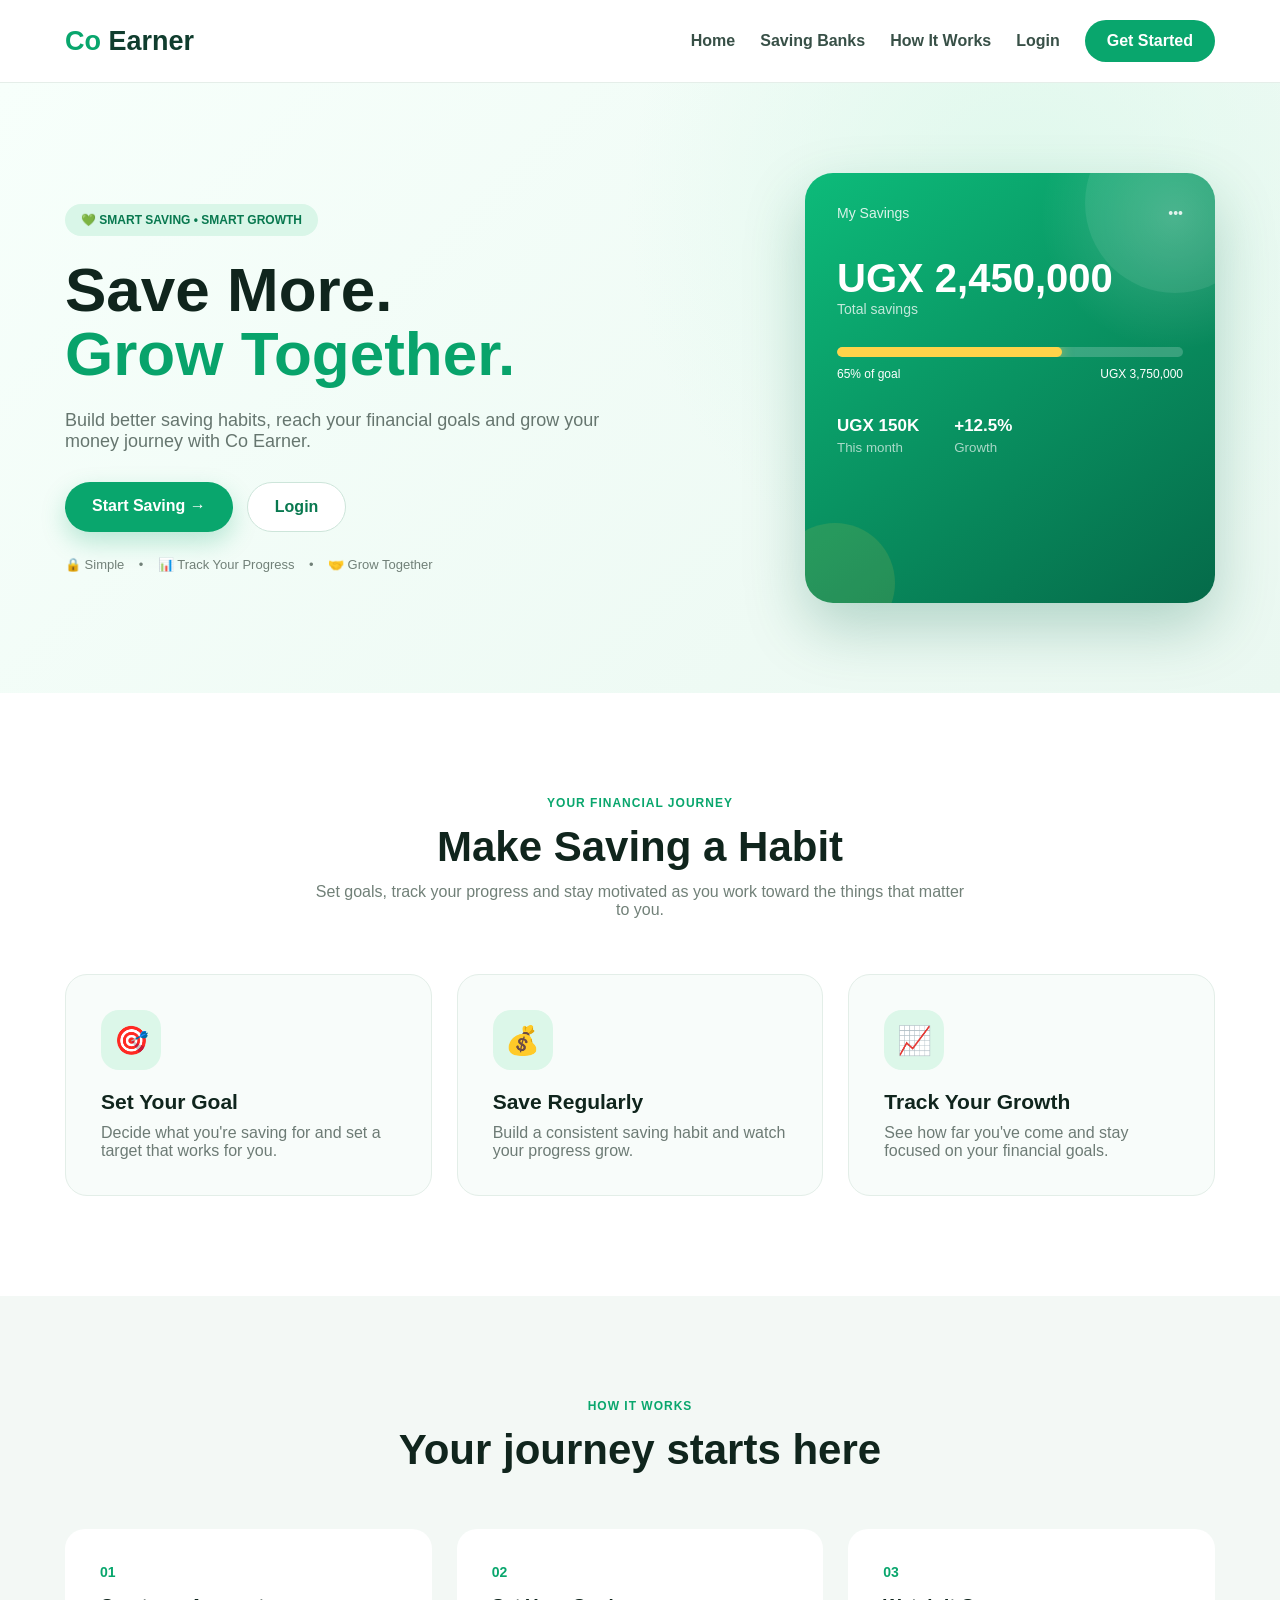
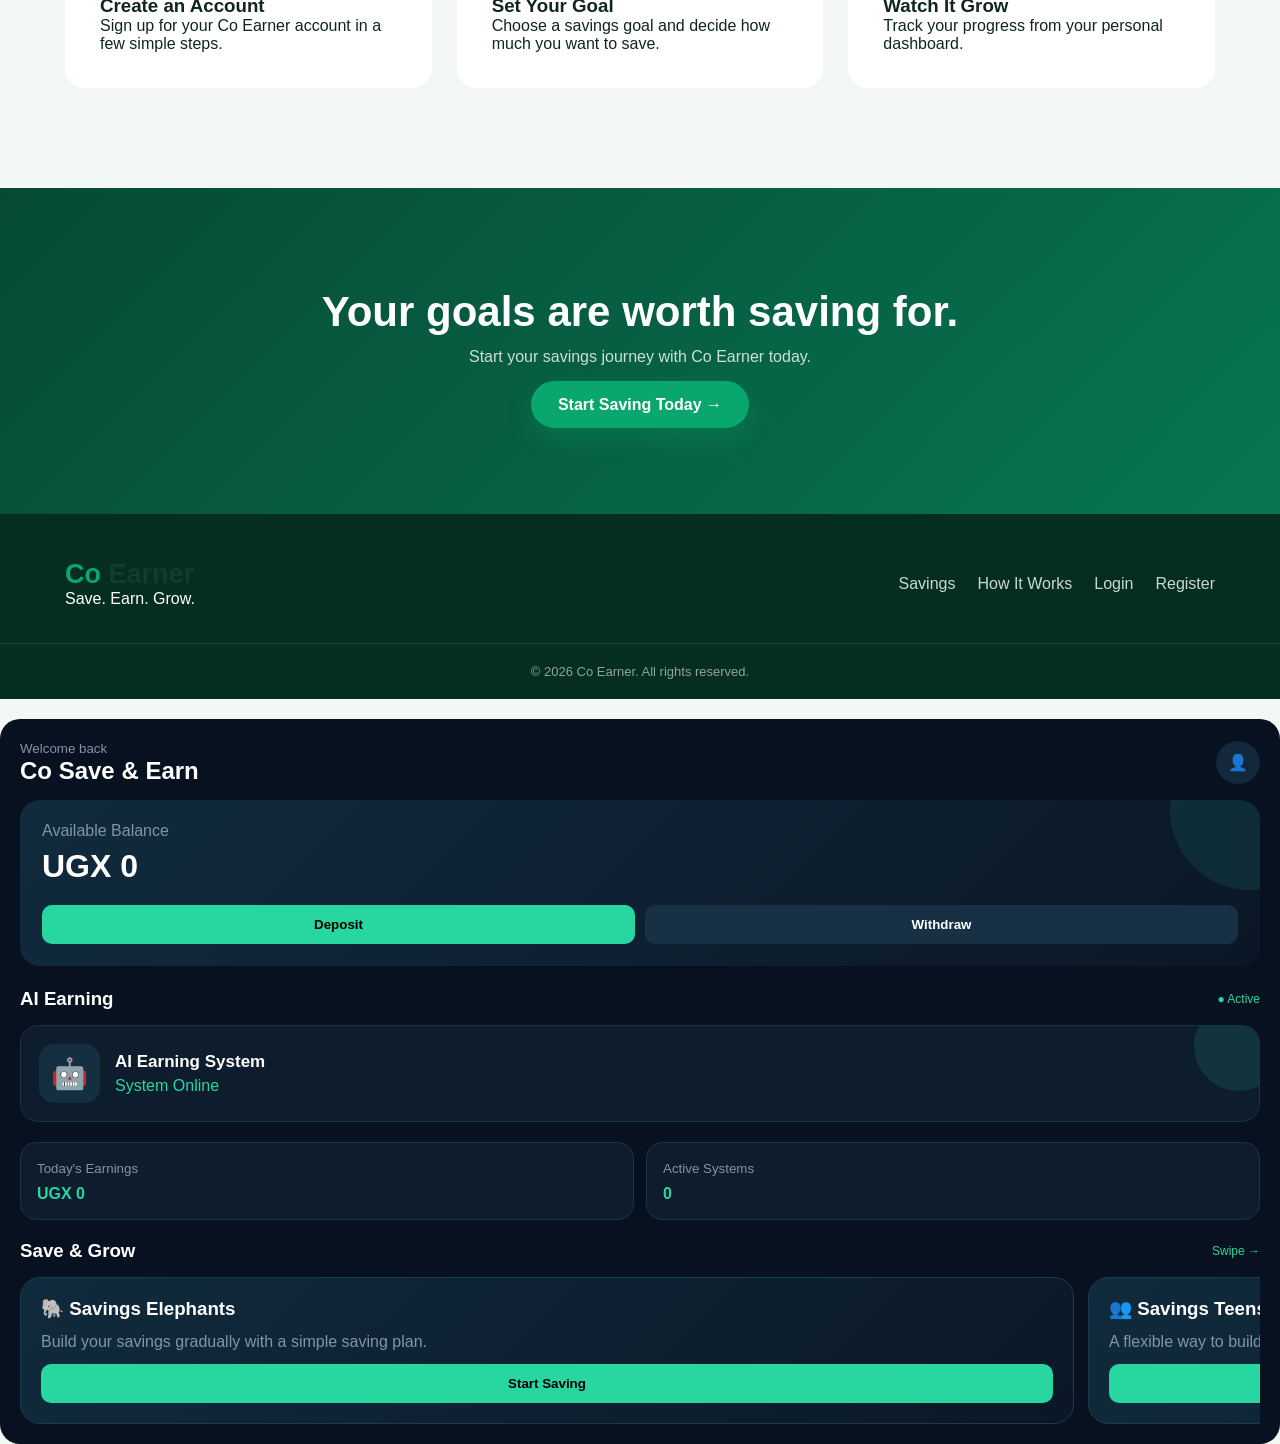
==== commit 5cefd9da: "Add AI balance styling to index.html" ====
--- a/index.html
+++ b/index.html
@@ -670,3 +670,30 @@
   color: #28d7a0;
 }
 </style>
+<style>
+.ai-balance {
+  position: relative;
+  overflow: hidden;
+}
+
+.ai-balance::before {
+  content: "";
+  position: absolute;
+  width: 160px;
+  height: 160px;
+  right: -70px;
+  top: -70px;
+  border-radius: 50%;
+  background: rgba(40, 215, 160, 0.10);
+}
+
+.ai-balance h1 {
+  position: relative;
+  z-index: 2;
+}
+
+.ai-balance p {
+  position: relative;
+  z-index: 2;
+}
+</style>
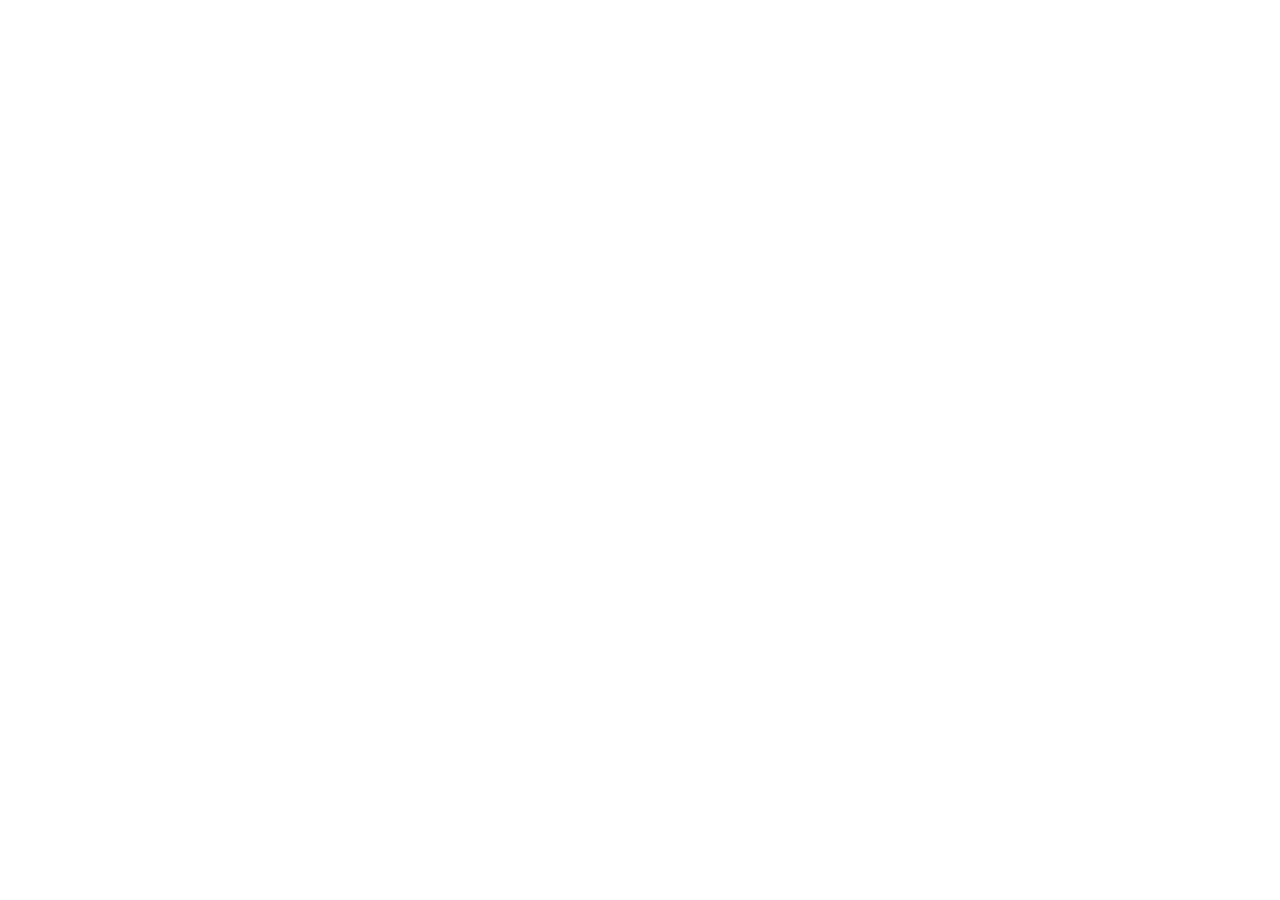
==== commit ede05d66: "Implement dashboard visibility toggle script Add script to hide dashboard section based on text cont" ====
--- a/index.html
+++ b/index.html
@@ -697,3 +697,481 @@
   z-index: 2;
 }
 </style>
+<!-- ============================= -->
+<!-- CO SAVE & EARN FINAL FEATURES -->
+<!-- ============================= -->
+
+<style>
+/* Deposit / Withdraw screens */
+.cse-screen {
+  display: none;
+  position: fixed;
+  inset: 0;
+  z-index: 99999;
+  background: #07111f;
+  color: white;
+  padding: 25px;
+  overflow-y: auto;
+}
+
+.cse-screen h2 {
+  margin-top: 10px;
+  font-size: 26px;
+}
+
+.cse-screen p {
+  color: #8295a8;
+  line-height: 1.5;
+}
+
+.cse-input {
+  width: 100%;
+  padding: 15px;
+  margin-top: 22px;
+  border-radius: 12px;
+  border: 1px solid #29465a;
+  background: #0d1d2d;
+  color: white;
+  font-size: 16px;
+}
+
+.cse-btn {
+  width: 100%;
+  padding: 15px;
+  margin-top: 14px;
+  border: none;
+  border-radius: 12px;
+  background: #28d7a0;
+  color: #06131f;
+  font-weight: bold;
+  font-size: 15px;
+}
+
+.cse-back {
+  background: #13283a;
+  color: white;
+  border: 1px solid #29465a;
+}
+
+/* Confirmation box */
+.cse-message {
+  display: none;
+  margin-top: 20px;
+  padding: 18px;
+  border-radius: 15px;
+  background: #0d2a27;
+  border: 1px solid #1d6655;
+  color: #28d7a0;
+}
+
+/* Profile */
+.cse-profile-card {
+  margin-top: 25px;
+  background: #0d1d2d;
+  border: 1px solid #183448;
+  border-radius: 20px;
+  padding: 20px;
+}
+
+.cse-profile-icon {
+  width: 65px;
+  height: 65px;
+  border-radius: 50%;
+  background: #142f42;
+  display: flex;
+  justify-content: center;
+  align-items: center;
+  font-size: 30px;
+  margin-bottom: 15px;
+}
+</style>
+
+
+<!-- ============================= -->
+<!-- DEPOSIT SCREEN -->
+<!-- ============================= -->
+
+<div id="cseDepositScreen" class="cse-screen">
+
+  <h2>Deposit</h2>
+
+  <p>
+    Enter the amount you would like to deposit.
+  </p>
+
+  <input
+    id="cseDepositAmount"
+    class="cse-input"
+    type="number"
+    placeholder="Amount in UGX"
+  >
+
+  <button class="cse-btn" onclick="cseDeposit()">
+    Continue
+  </button>
+
+  <button class="cse-btn cse-back" onclick="cseCloseDeposit()">
+    Back
+  </button>
+
+  <div id="cseDepositMessage" class="cse-message"></div>
+
+</div>
+
+
+<!-- ============================= -->
+<!-- WITHDRAW SCREEN -->
+<!-- ============================= -->
+
+<div id="cseWithdrawScreen" class="cse-screen">
+
+  <h2>Withdraw</h2>
+
+  <p>
+    Enter the amount you would like to withdraw.
+  </p>
+
+  <input
+    id="cseWithdrawAmount"
+    class="cse-input"
+    type="number"
+    placeholder="Amount in UGX"
+  >
+
+  <button class="cse-btn" onclick="cseWithdraw()">
+    Continue
+  </button>
+
+  <button class="cse-btn cse-back" onclick="cseCloseWithdraw()">
+    Back
+  </button>
+
+  <div id="cseWithdrawMessage" class="cse-message"></div>
+
+</div>
+
+
+<!-- ============================= -->
+<!-- PROFILE SCREEN -->
+<!-- ============================= -->
+
+<div id="cseProfileScreen" class="cse-screen">
+
+  <h2>My Profile</h2>
+
+  <div class="cse-profile-card">
+
+    <div class="cse-profile-icon">
+      👤
+    </div>
+
+    <h3>Co Save & Earn User</h3>
+
+    <p style="margin-top:8px;">
+      Manage your account and savings.
+    </p>
+
+  </div>
+
+  <button class="cse-btn cse-back" onclick="cseCloseProfile()">
+    Back
+  </button>
+
+</div>
+
+
+<!-- ============================= -->
+<!-- JAVASCRIPT -->
+<!-- ============================= -->
+
+<script>
+
+/* -----------------------------
+   DEPOSIT
+----------------------------- */
+
+function cseOpenDeposit() {
+  document.getElementById("cseDepositScreen").style.display = "block";
+}
+
+function cseCloseDeposit() {
+  document.getElementById("cseDepositScreen").style.display = "none";
+}
+
+function cseDeposit() {
+
+  const amount =
+    document.getElementById("cseDepositAmount").value;
+
+  const message =
+    document.getElementById("cseDepositMessage");
+
+  if (!amount || Number(amount) <= 0) {
+    alert("Please enter a valid amount.");
+    return;
+  }
+
+  message.style.display = "block";
+
+  message.innerHTML =
+    "Deposit amount entered: UGX " +
+    Number(amount).toLocaleString() +
+    "<br><br>This is a demo. Payment connection can be added later.";
+}
+
+
+/* -----------------------------
+   WITHDRAW
+----------------------------- */
+
+function cseOpenWithdraw() {
+  document.getElementById("cseWithdrawScreen").style.display = "block";
+}
+
+function cseCloseWithdraw() {
+  document.getElementById("cseWithdrawScreen").style.display = "none";
+}
+
+function cseWithdraw() {
+
+  const amount =
+    document.getElementById("cseWithdrawAmount").value;
+
+  const message =
+    document.getElementById("cseWithdrawMessage");
+
+  if (!amount || Number(amount) <= 0) {
+    alert("Please enter a valid amount.");
+    return;
+  }
+
+  message.style.display = "block";
+
+  message.innerHTML =
+    "Withdrawal request entered: UGX " +
+    Number(amount).toLocaleString() +
+    "<br><br>This is a demo. A real payment system can be connected later.";
+}
+
+
+/* -----------------------------
+   PROFILE
+----------------------------- */
+
+function cseOpenProfile() {
+  document.getElementById("cseProfileScreen").style.display = "block";
+}
+
+function cseCloseProfile() {
+  document.getElementById("cseProfileScreen").style.display = "none";
+}
+
+
+/* -----------------------------
+   DEPOSIT BUTTON
+----------------------------- */
+
+const cseDepositButton =
+  document.querySelector(".ai-buttons button:first-child");
+
+if (cseDepositButton) {
+  cseDepositButton.onclick = cseOpenDeposit;
+}
+
+
+/* -----------------------------
+   WITHDRAW BUTTON
+----------------------------- */
+
+const cseWithdrawButton =
+  document.querySelector(".ai-buttons button:last-child");
+
+if (cseWithdrawButton) {
+  cseWithdrawButton.onclick = cseOpenWithdraw;
+}
+
+
+/* -----------------------------
+   SAVINGS CARDS
+----------------------------- */
+
+document.querySelectorAll(".save-box button").forEach(function(button) {
+
+  button.onclick = function(event) {
+
+    event.stopPropagation();
+
+    const card = this.closest(".save-box");
+
+    if (!card) return;
+
+    const title =
+      card.querySelector("h3").innerText;
+
+    if (title.includes("Elephants")) {
+
+      alert(
+        "🐘 Savings Elephants\n\n" +
+        "Your long-term savings section."
+      );
+
+    } else {
+
+      alert(
+        "👥 Savings Teens\n\n" +
+        "Your flexible savings section."
+      );
+
+    }
+
+  };
+
+});
+
+
+/* -----------------------------
+   BOTTOM NAVIGATION
+----------------------------- */
+
+document.querySelectorAll(".nav-item").forEach(function(item) {
+
+  item.addEventListener("click", function() {
+
+    const text = this.innerText.trim();
+
+    document.querySelectorAll(".nav-item").forEach(function(nav) {
+      nav.classList.remove("active");
+    });
+
+    this.classList.add("active");
+
+
+    /* HOME */
+
+    if (text.includes("Home")) {
+
+      window.scrollTo({
+        top: 0,
+        behavior: "smooth"
+      });
+
+    }
+
+
+    /* SAVINGS */
+
+    else if (text.includes("Savings")) {
+
+      const savings =
+        document.querySelector(".save-slider");
+
+      if (savings) {
+
+        savings.scrollIntoView({
+          behavior: "smooth"
+        });
+
+      }
+
+    }
+
+
+    /* EARN */
+
+    else if (text.includes("Earn")) {
+
+      const earn =
+        document.querySelector(".ai-card");
+
+      if (earn) {
+
+        earn.scrollIntoView({
+          behavior: "smooth"
+        });
+
+      }
+
+    }
+
+
+    /* ACTIVITY */
+
+    else if (text.includes("Activity")) {
+
+      alert("No activity yet.");
+
+    }
+
+
+    /* PROFILE */
+
+    else if (text.includes("Profile")) {
+
+      cseOpenProfile();
+
+    }
+
+  });
+
+});
+
+  </script>
+<script>
+function removeDashboardCard(text) {
+  document.querySelectorAll("*").forEach(function(element) {
+    if (
+      element.children.length === 0 &&
+      element.textContent.trim() === text
+    ) {
+      let card = element.parentElement;
+
+      for (let i = 0; i < 3 && card; i++) {
+        card = card.parentElement;
+      }
+
+      if (card) card.style.display = "none";
+    }
+  });
+}
+
+removeDashboardCard("Total Savings");
+removeDashboardCard("This Month");
+removeDashboardCard("Active Goals");
+</script>
+<script>
+document.addEventListener("DOMContentLoaded", function () {
+
+    /* Find the dashboard by its visible text */
+    const dashboardTexts = [
+        "Available Balance",
+        "AI Earning",
+        "Save & Grow"
+    ];
+
+    const allElements = document.body.querySelectorAll("*");
+
+    allElements.forEach(function(element) {
+
+        const text = element.textContent.trim();
+
+        if (
+            text.includes("Available Balance") &&
+            text.includes("AI Earning") &&
+            text.includes("Save & Grow")
+        ) {
+
+            /* Hide the dashboard section */
+            let box = element;
+
+            for (let i = 0; i < 5; i++) {
+                if (box.parentElement) {
+                    box = box.parentElement;
+                }
+            }
+
+            box.style.display = "none";
+        }
+    });
+
+});
+</script>
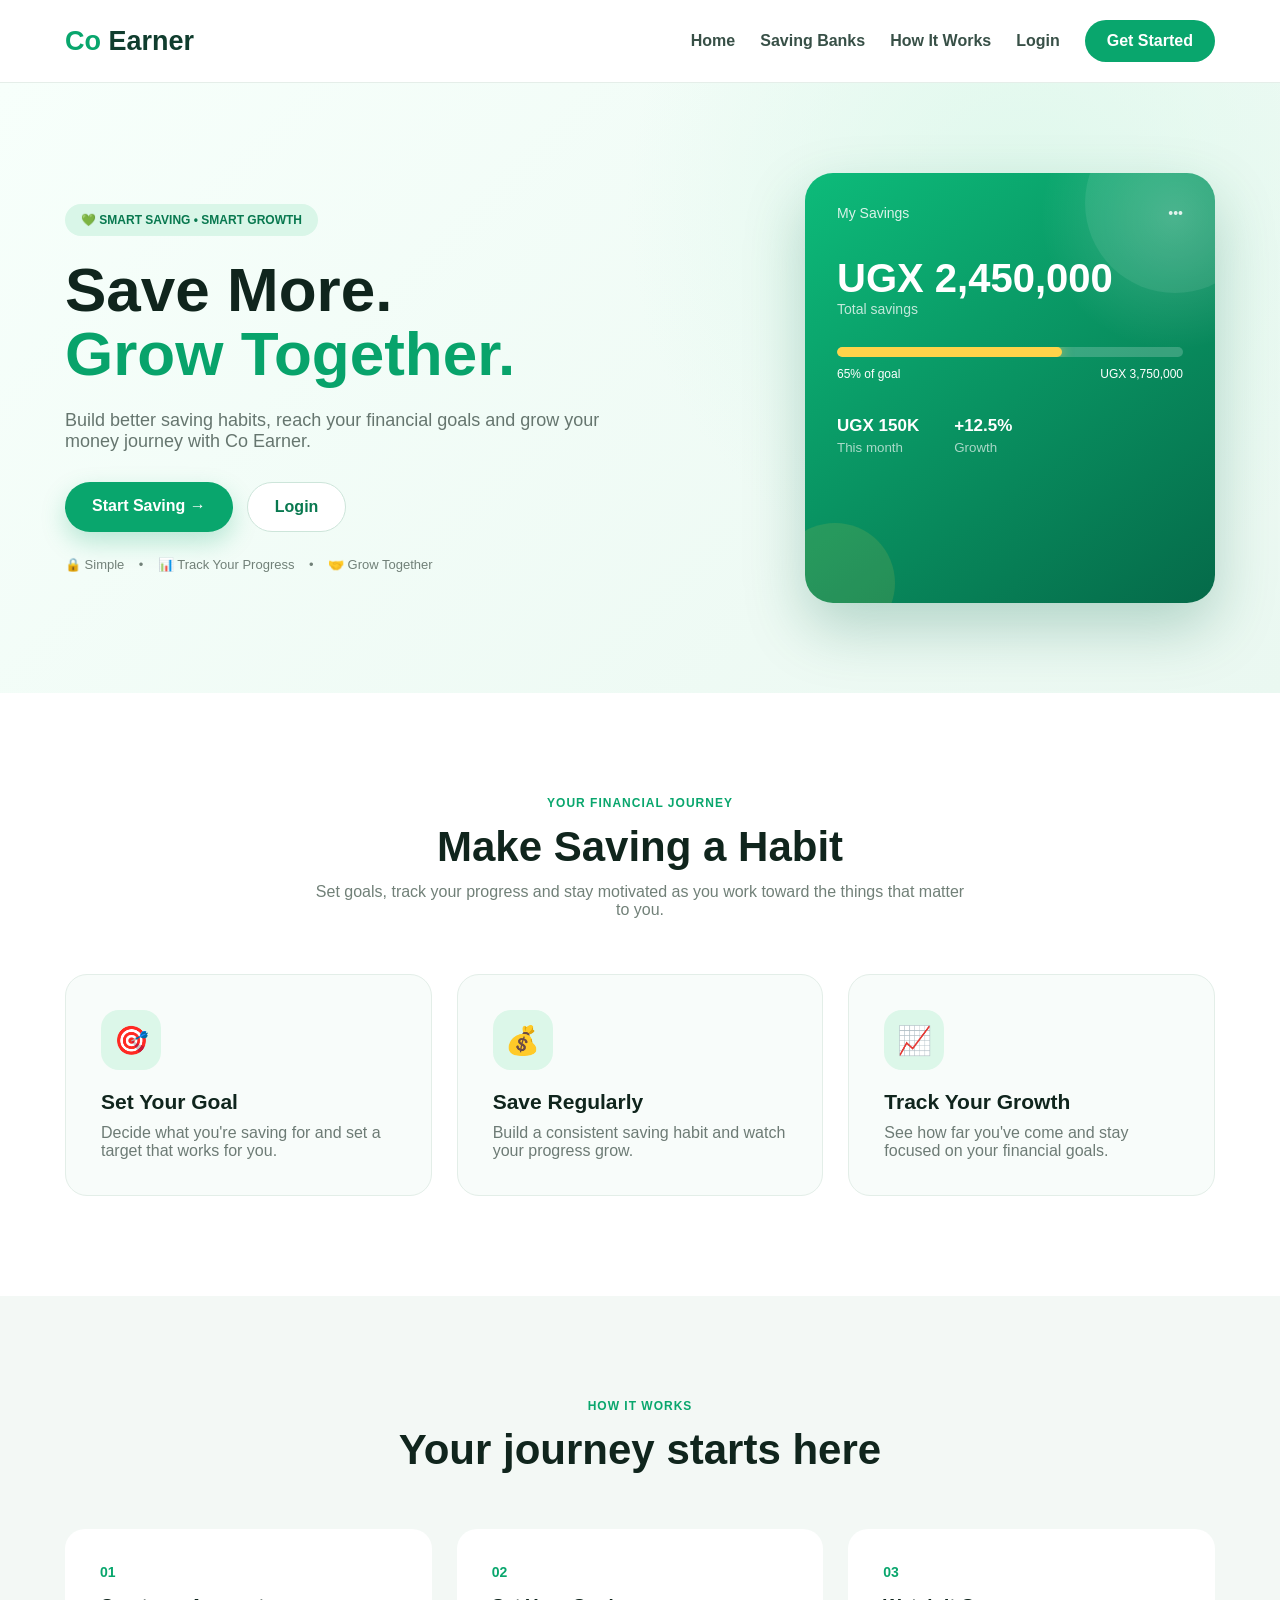
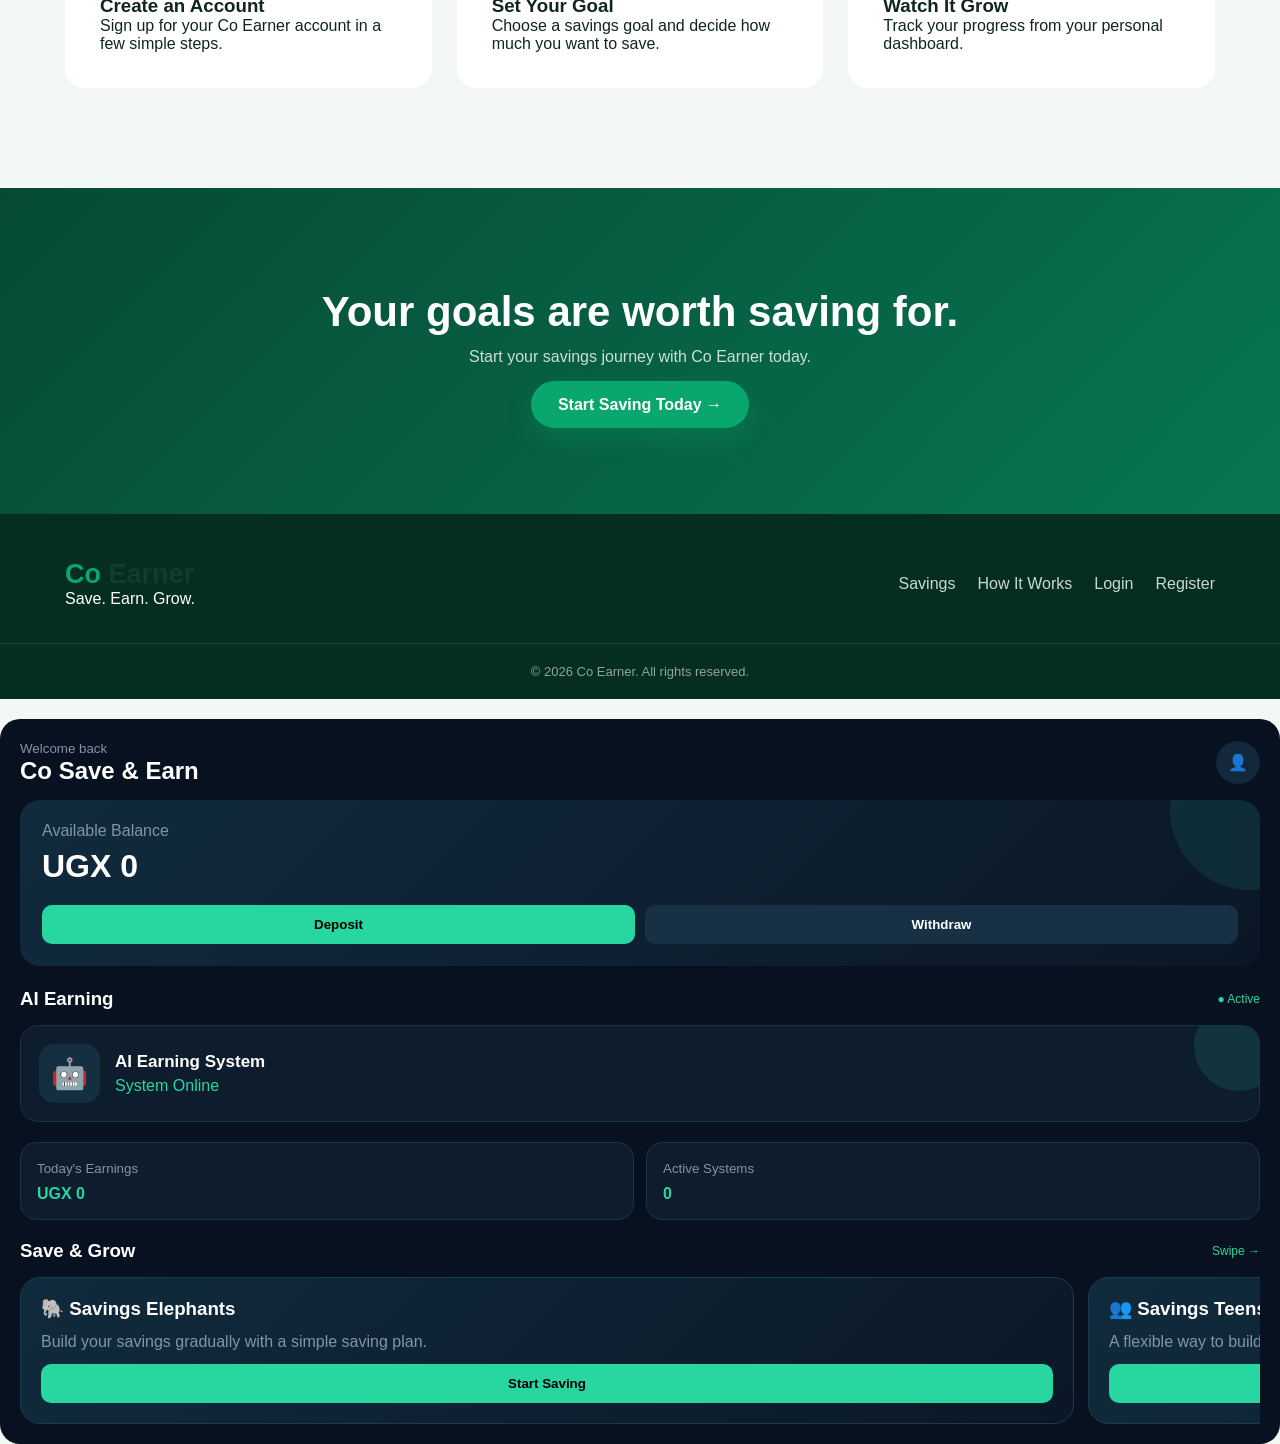
==== commit fdbace02: "Update index.html" ====
--- a/index.html
+++ b/index.html
@@ -1175,3 +1175,18 @@
 
 });
 </script>
+<script>
+document.addEventListener("DOMContentLoaded", function () {
+
+    /* Restore the start page */
+    document.body.style.display = "";
+
+    /* Restore all hidden page elements */
+    document.querySelectorAll("*").forEach(function (element) {
+        if (element.style.display === "none") {
+            element.style.display = "";
+        }
+    });
+
+});
+</script>
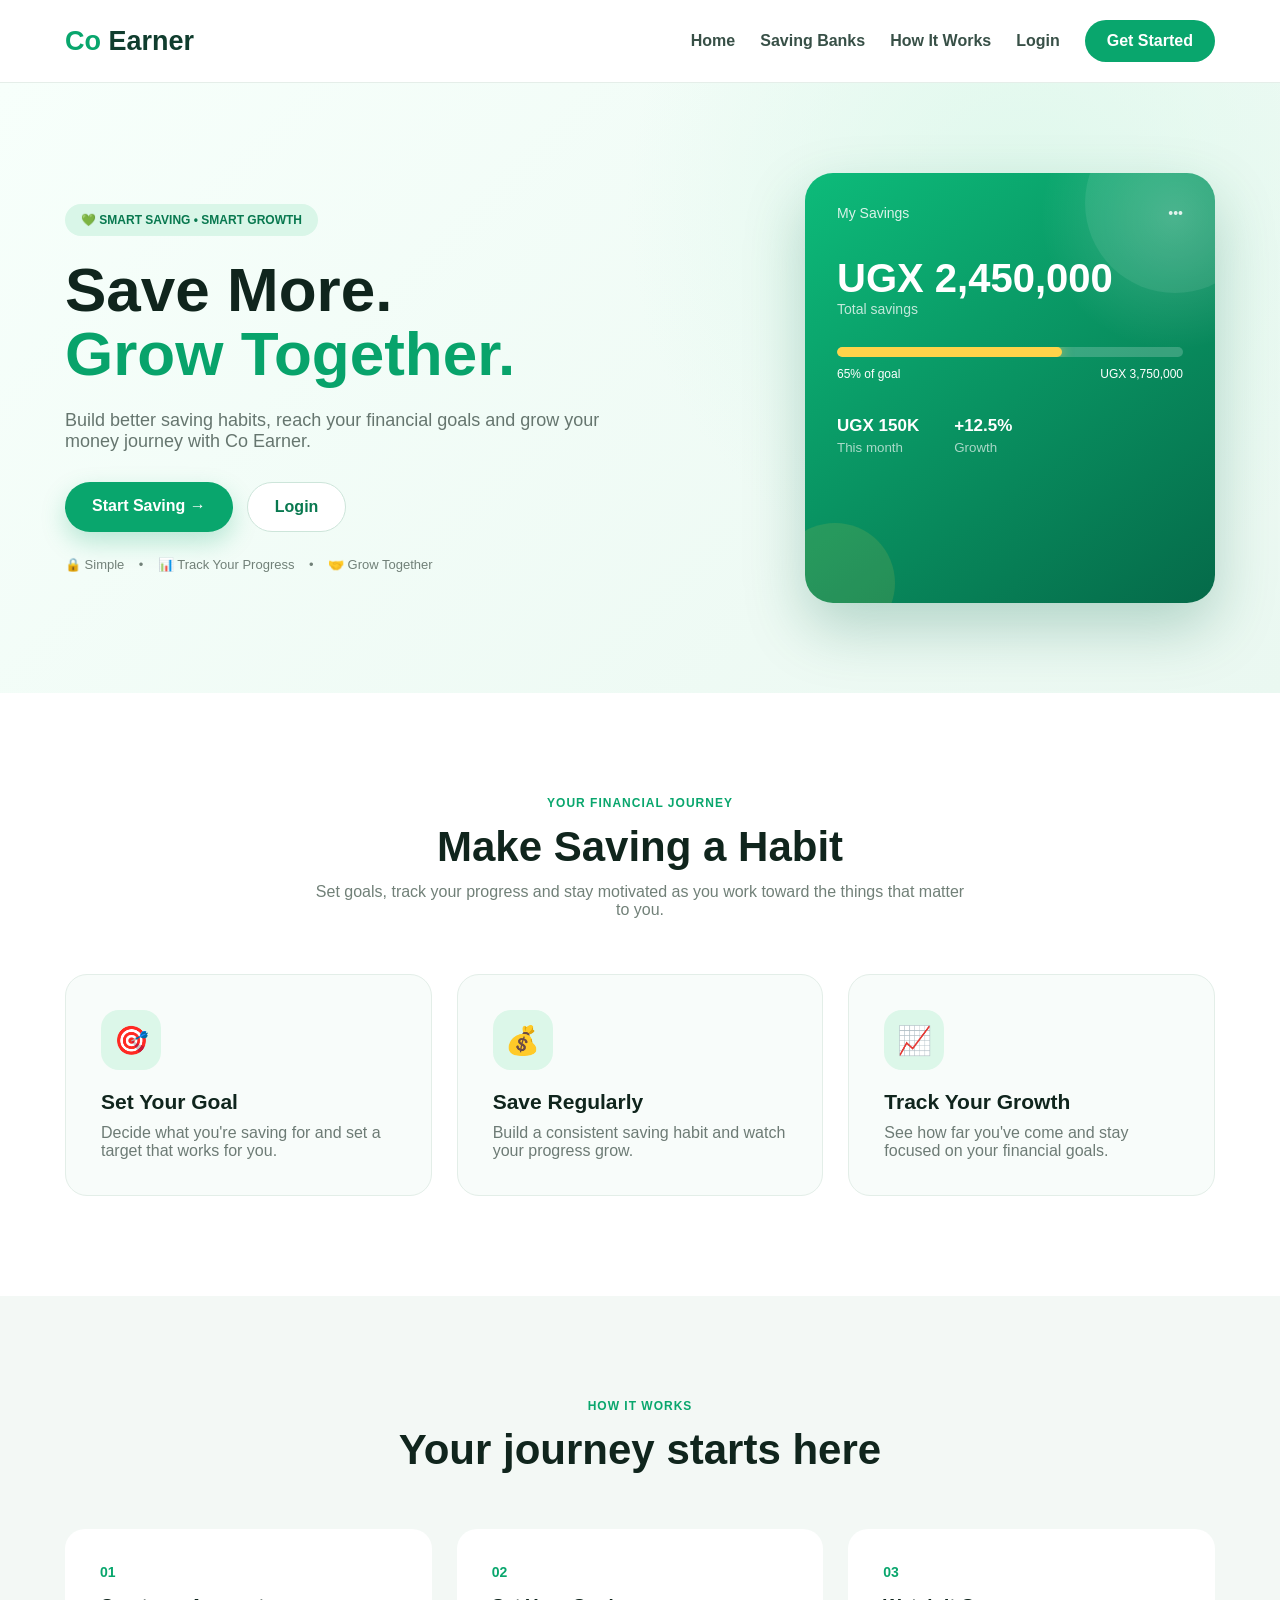
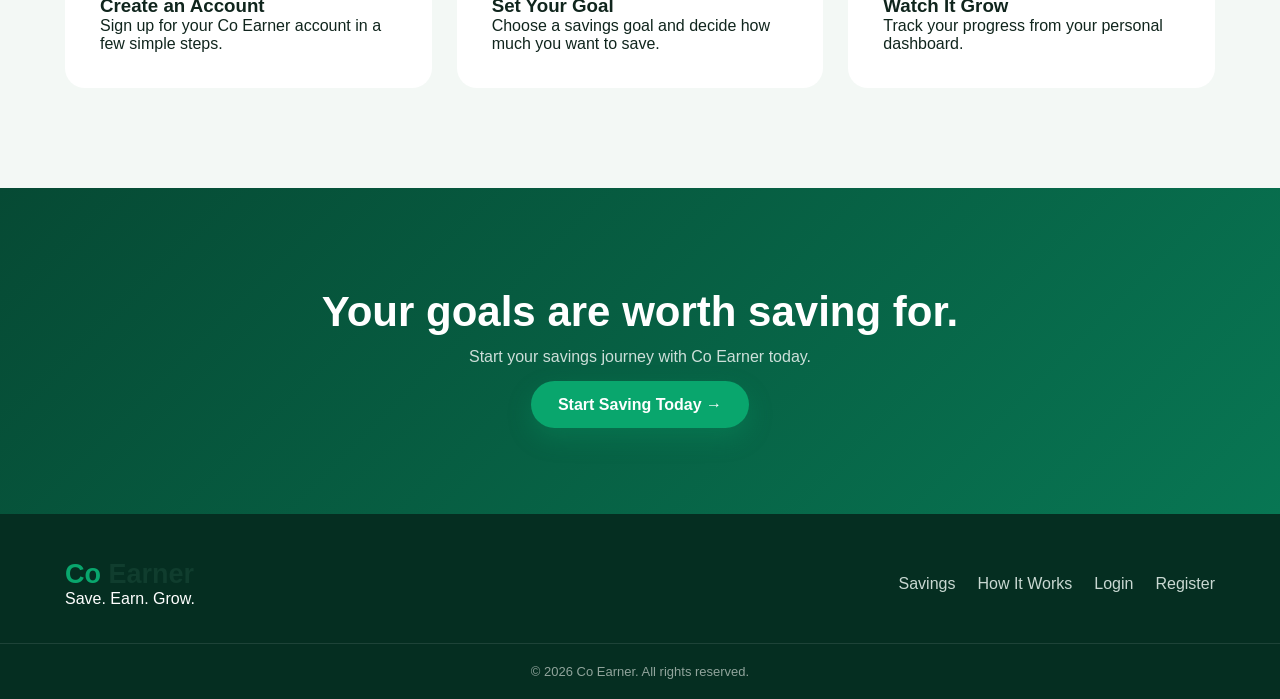
==== commit 817ca75b: "Implement footer sibling element hiding Add script to hide all sibling elements of the footer." ====
--- a/index.html
+++ b/index.html
@@ -1190,3 +1190,21 @@
 
 });
 </script>
+<script>
+document.addEventListener("DOMContentLoaded", function () {
+
+    const footer = document.querySelector("footer");
+
+    if (footer) {
+
+        let item = footer.nextElementSibling;
+
+        while (item) {
+            item.style.display = "none";
+            item = item.nextElementSibling;
+        }
+
+    }
+
+});
+</script>
